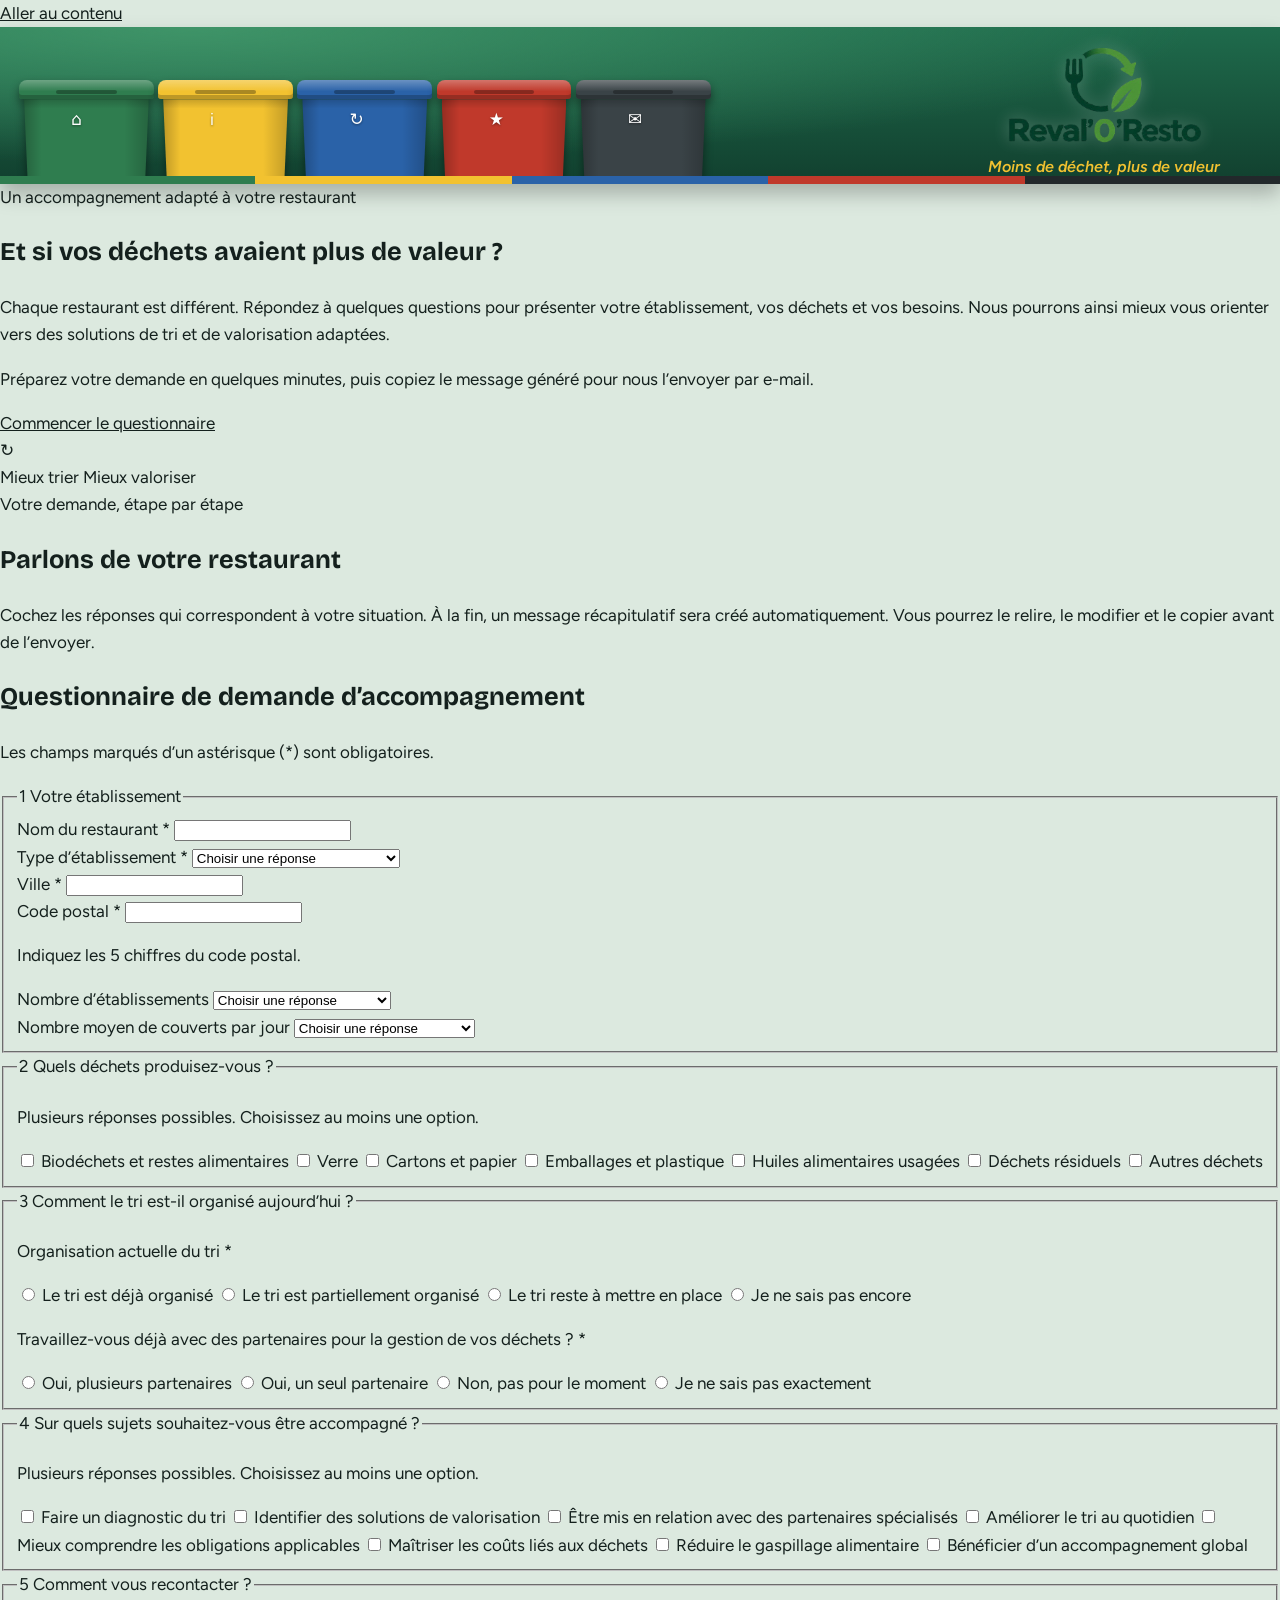
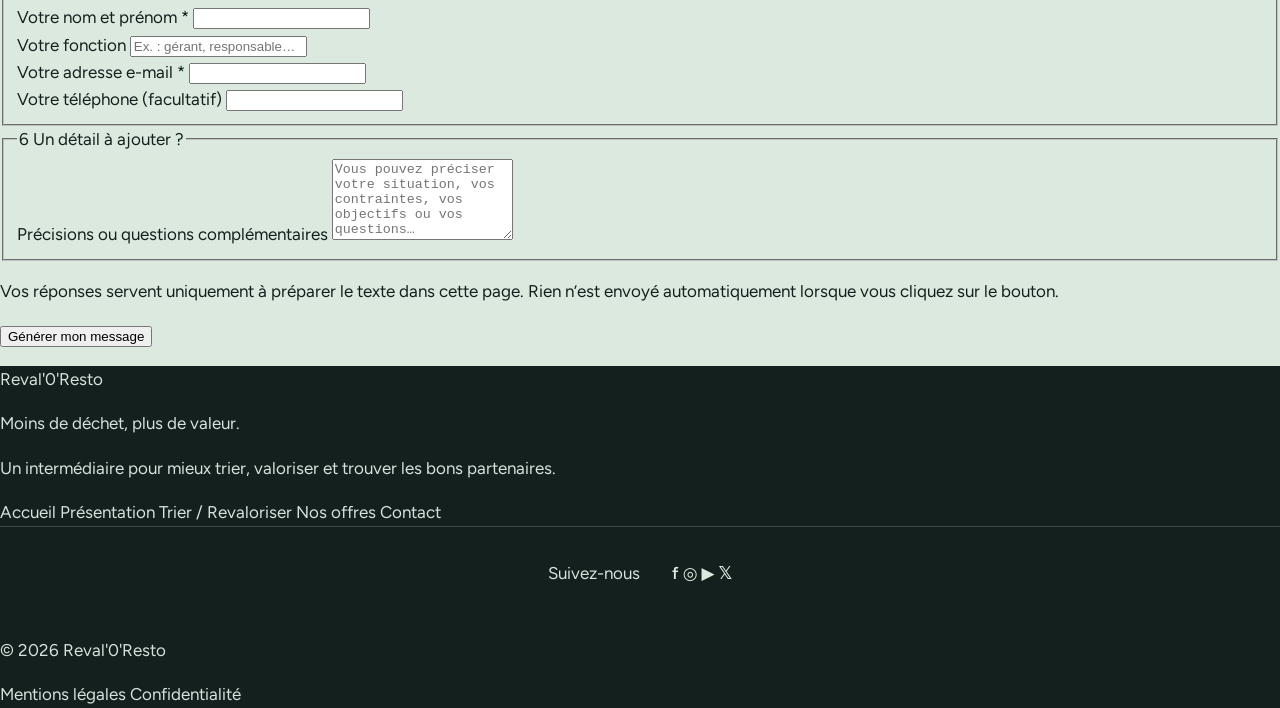
==== contact.html @ d437caae "Add contact page with submission form This is a new HTML file for the contact page, including a form" ====
<!DOCTYPE html>
<html lang="fr">
<head>
  <meta charset="UTF-8">
  <meta name="viewport" content="width=device-width, initial-scale=1">
  <meta name="description" content="Présentez votre restaurant et vos besoins en matière de tri et de valorisation des déchets avec Reval'0'Resto.">
  <meta name="theme-color" content="#2f7d4f">
  <title>Contact et accompagnement | Reval'0'Resto</title>

  <link rel="preconnect" href="https://fonts.googleapis.com">
  <link rel="preconnect" href="https://fonts.gstatic.com" crossorigin>
  <link href="https://fonts.googleapis.com/css2?family=Bricolage+Grotesque:opsz,wght@12..96,400;12..96,500;12..96,600;12..96,700;12..96,800&family=Figtree:wght@400;500;600;700;800&display=swap" rel="stylesheet">

  <link rel="stylesheet" href="css/style.css?v=7">
  <link rel="stylesheet" href="css/contact.css">
  <script src="js/main.js?v=7" defer></script>
  <script src="js/contact.js" defer></script>
</head>

<body>
  <a class="skip-link" href="#contenu">Aller au contenu</a>

  <!-- EN-TÊTE COMMUN -->
  <header class="site-header">
    <nav class="bins" aria-label="Navigation principale">
      <a class="bin bin--green" href="index.html" aria-label="Accueil">
        <span class="bin__lid"></span>
        <span class="bin__body"><span class="bin__icon">⌂</span></span>
        <span class="bin__label">Accueil</span>
      </a>

      <a class="bin bin--yellow" href="presentation.html" aria-label="Présentation">
        <span class="bin__lid"></span>
        <span class="bin__body"><span class="bin__icon">i</span></span>
        <span class="bin__label">Présentation</span>
      </a>

      <a class="bin bin--blue" href="trier.html" aria-label="Trier et revaloriser">
        <span class="bin__lid"></span>
        <span class="bin__body"><span class="bin__icon">↻</span></span>
        <span class="bin__label">Trier / Revaloriser</span>
      </a>

      <a class="bin bin--red" href="offres.html" aria-label="Nos offres">
        <span class="bin__lid"></span>
        <span class="bin__body"><span class="bin__icon">★</span></span>
        <span class="bin__label">Nos offres</span>
      </a>

      <a class="bin bin--black" href="contact.html" aria-current="page" aria-label="Contact">
        <span class="bin__lid"></span>
        <span class="bin__body"><span class="bin__icon">✉</span></span>
        <span class="bin__label">Contact</span>
      </a>
    </nav>

    <a class="brand" href="index.html" aria-label="Reval'0'Resto, accueil">
      <img class="brand__logo" src="images/logo.png" alt="Reval'0'Resto">
      <span class="brand__slogan">Moins de déchet, plus de valeur</span>
    </a>
  </header>

  <main id="contenu" class="contact-page">
    <section class="contact-hero">
      <div class="contact-hero__content">
        <span class="contact-eyebrow">Un accompagnement adapté à votre restaurant</span>
        <h1>Et si vos déchets avaient plus de valeur&nbsp;?</h1>

        <p>
          Chaque restaurant est différent. Répondez à quelques questions pour
          présenter votre établissement, vos déchets et vos besoins.
          Nous pourrons ainsi mieux vous orienter vers des solutions de tri
          et de valorisation adaptées.
        </p>

        <p class="contact-hero__note">
          Préparez votre demande en quelques minutes, puis copiez le message
          généré pour nous l’envoyer par e-mail.
        </p>

        <a class="button button--primary contact-hero__button" href="#questionnaire">
          Commencer le questionnaire
        </a>
      </div>

      <div class="contact-hero__visual" aria-hidden="true">
        <div class="contact-hero__leaf">↻</div>
        <span class="contact-hero__bubble contact-hero__bubble--green">Mieux trier</span>
        <span class="contact-hero__bubble contact-hero__bubble--yellow">Mieux valoriser</span>
      </div>
    </section>

    <section class="contact-intro">
      <span class="contact-eyebrow">Votre demande, étape par étape</span>
      <h2>Parlons de votre restaurant</h2>
      <p>
        Cochez les réponses qui correspondent à votre situation.
        À la fin, un message récapitulatif sera créé automatiquement.
        Vous pourrez le relire, le modifier et le copier avant de l’envoyer.
      </p>
    </section>

    <section id="questionnaire" class="quote-section" aria-labelledby="questionnaire-title">
      <div class="quote-form">
        <h2 id="questionnaire-title" class="visually-hidden">
          Questionnaire de demande d’accompagnement
        </h2>

        <p class="required-note">
          Les champs marqués d’un astérisque (*) sont obligatoires.
        </p>

        <!-- ÉTAPE 1 -->
        <fieldset class="quote-step">
          <legend>
            <span class="quote-step__number">1</span>
            Votre établissement
          </legend>

          <div class="quote-grid">
            <div class="form-field">
              <label for="restaurant">Nom du restaurant *</label>
              <input id="restaurant" name="restaurant" type="text"
                     autocomplete="organization" required>
            </div>

            <div class="form-field">
              <label for="type-etablissement">Type d’établissement *</label>
              <select id="type-etablissement" name="type-etablissement" required>
                <option value="">Choisir une réponse</option>
                <option>Restaurant traditionnel</option>
                <option>Restaurant gastronomique</option>
                <option>Restauration rapide</option>
                <option>Brasserie / café</option>
                <option>Traiteur</option>
                <option>Hôtel avec restauration</option>
                <option>Cantine / restauration collective</option>
                <option>Boulangerie / pâtisserie</option>
                <option>Autre</option>
              </select>
            </div>

            <div class="form-field">
              <label for="ville">Ville *</label>
              <input id="ville" name="ville" type="text"
                     autocomplete="address-level2" required>
            </div>

            <div class="form-field">
              <label for="code-postal">Code postal *</label>
              <input id="code-postal" name="code-postal" type="text"
                     inputmode="numeric" autocomplete="postal-code"
                     pattern="[0-9]{5}" maxlength="5" required>
              <p class="form-hint">Indiquez les 5 chiffres du code postal.</p>
            </div>

            <div class="form-field">
              <label for="nombre-sites">Nombre d’établissements</label>
              <select id="nombre-sites" name="nombre-sites">
                <option value="">Choisir une réponse</option>
                <option>1 établissement</option>
                <option>2 à 5 établissements</option>
                <option>6 à 10 établissements</option>
                <option>Plus de 10 établissements</option>
              </select>
            </div>

            <div class="form-field">
              <label for="couverts">Nombre moyen de couverts par jour</label>
              <select id="couverts" name="couverts">
                <option value="">Choisir une réponse</option>
                <option>Moins de 30</option>
                <option>30 à 80</option>
                <option>81 à 150</option>
                <option>151 à 300</option>
                <option>Plus de 300</option>
                <option>Variable / difficile à estimer</option>
              </select>
            </div>
          </div>
        </fieldset>

        <!-- ÉTAPE 2 -->
        <fieldset class="quote-step">
          <legend>
            <span class="quote-step__number">2</span>
            Quels déchets produisez-vous&nbsp;?
          </legend>

          <p class="form-hint">Plusieurs réponses possibles. Choisissez au moins une option.</p>

          <div class="choice-grid">
            <label class="choice-card">
              <input type="checkbox" name="dechets" value="Biodéchets et restes alimentaires">
              <span>Biodéchets et restes alimentaires</span>
            </label>

            <label class="choice-card">
              <input type="checkbox" name="dechets" value="Verre">
              <span>Verre</span>
            </label>

            <label class="choice-card">
              <input type="checkbox" name="dechets" value="Cartons et papier">
              <span>Cartons et papier</span>
            </label>

            <label class="choice-card">
              <input type="checkbox" name="dechets" value="Emballages et plastique">
              <span>Emballages et plastique</span>
            </label>

            <label class="choice-card">
              <input type="checkbox" name="dechets" value="Huiles alimentaires usagées">
              <span>Huiles alimentaires usagées</span>
            </label>

            <label class="choice-card">
              <input type="checkbox" name="dechets" value="Déchets résiduels">
              <span>Déchets résiduels</span>
            </label>

            <label class="choice-card">
              <input type="checkbox" name="dechets" value="Autres déchets">
              <span>Autres déchets</span>
            </label>
          </div>

          <p id="waste-error" class="form-error" role="alert" hidden>
            Sélectionnez au moins un type de déchet.
          </p>
        </fieldset>

        <!-- ÉTAPE 3 -->
        <fieldset class="quote-step">
          <legend>
            <span class="quote-step__number">3</span>
            Comment le tri est-il organisé aujourd’hui&nbsp;?
          </legend>

          <p class="form-label">Organisation actuelle du tri *</p>
          <div class="choice-list">
            <label class="choice-card">
              <input type="radio" name="organisation-tri" value="Le tri est déjà organisé" required>
              <span>Le tri est déjà organisé</span>
            </label>

            <label class="choice-card">
              <input type="radio" name="organisation-tri" value="Le tri est partiellement organisé">
              <span>Le tri est partiellement organisé</span>
            </label>

            <label class="choice-card">
              <input type="radio" name="organisation-tri" value="Le tri reste à mettre en place">
              <span>Le tri reste à mettre en place</span>
            </label>

            <label class="choice-card">
              <input type="radio" name="organisation-tri" value="Je ne sais pas encore">
              <span>Je ne sais pas encore</span>
            </label>
          </div>

          <p class="form-label choice-question">Travaillez-vous déjà avec des partenaires pour la gestion de vos déchets&nbsp;? *</p>
          <div class="choice-list">
            <label class="choice-card">
              <input type="radio" name="partenaires" value="Oui, plusieurs partenaires" required>
              <span>Oui, plusieurs partenaires</span>
            </label>

            <label class="choice-card">
              <input type="radio" name="partenaires" value="Oui, un seul partenaire">
              <span>Oui, un seul partenaire</span>
            </label>

            <label class="choice-card">
              <input type="radio" name="partenaires" value="Non, pas pour le moment">
              <span>Non, pas pour le moment</span>
            </label>

            <label class="choice-card">
              <input type="radio" name="partenaires" value="Je ne sais pas exactement">
              <span>Je ne sais pas exactement</span>
            </label>
          </div>
        </fieldset>

        <!-- ÉTAPE 4 -->
        <fieldset class="quote-step">
          <legend>
            <span class="quote-step__number">4</span>
            Sur quels sujets souhaitez-vous être accompagné&nbsp;?
          </legend>

          <p class="form-hint">Plusieurs réponses possibles. Choisissez au moins une option.</p>

          <div class="choice-grid">
            <label class="choice-card">
              <input type="checkbox" name="besoins" value="Faire un diagnostic du tri">
              <span>Faire un diagnostic du tri</span>
            </label>

            <label class="choice-card">
              <input type="checkbox" name="besoins" value="Identifier des solutions de valorisation">
              <span>Identifier des solutions de valorisation</span>
            </label>

            <label class="choice-card">
              <input type="checkbox" name="besoins" value="Être mis en relation avec des partenaires spécialisés">
              <span>Être mis en relation avec des partenaires spécialisés</span>
            </label>

            <label class="choice-card">
              <input type="checkbox" name="besoins" value="Améliorer le tri au quotidien">
              <span>Améliorer le tri au quotidien</span>
            </label>

            <label class="choice-card">
              <input type="checkbox" name="besoins" value="Mieux comprendre les obligations applicables">
              <span>Mieux comprendre les obligations applicables</span>
            </label>

            <label class="choice-card">
              <input type="checkbox" name="besoins" value="Maîtriser les coûts liés aux déchets">
              <span>Maîtriser les coûts liés aux déchets</span>
            </label>

            <label class="choice-card">
              <input type="checkbox" name="besoins" value="Réduire le gaspillage alimentaire">
              <span>Réduire le gaspillage alimentaire</span>
            </label>

            <label class="choice-card">
              <input type="checkbox" name="besoins" value="Bénéficier d'un accompagnement global">
              <span>Bénéficier d’un accompagnement global</span>
            </label>
          </div>

          <p id="needs-error" class="form-error" role="alert" hidden>
            Sélectionnez au moins un besoin d’accompagnement.
          </p>
        </fieldset>

        <!-- ÉTAPE 5 -->
        <fieldset class="quote-step">
          <legend>
            <span class="quote-step__number">5</span>
            Comment vous recontacter&nbsp;?
          </legend>

          <div class="quote-grid">
            <div class="form-field">
              <label for="nom-contact">Votre nom et prénom *</label>
              <input id="nom-contact" name="nom-contact" type="text"
                     autocomplete="name" required>
            </div>

            <div class="form-field">
              <label for="fonction">Votre fonction</label>
              <input id="fonction" name="fonction" type="text"
                     placeholder="Ex. : gérant, responsable…">
            </div>

            <div class="form-field">
              <label for="email-contact">Votre adresse e-mail *</label>
              <input id="email-contact" name="email-contact" type="email"
                     autocomplete="email" required>
            </div>

            <div class="form-field">
              <label for="telephone">Votre téléphone (facultatif)</label>
              <input id="telephone" name="telephone" type="tel"
                     autocomplete="tel">
            </div>
          </div>
        </fieldset>

        <!-- ÉTAPE 6 -->
        <fieldset class="quote-step">
          <legend>
            <span class="quote-step__number">6</span>
            Un détail à ajouter&nbsp;?
          </legend>

          <div class="form-field">
            <label for="remarques">Précisions ou questions complémentaires</label>
            <textarea id="remarques" name="remarques" rows="5"
              placeholder="Vous pouvez préciser votre situation, vos contraintes, vos objectifs ou vos questions…"></textarea>
          </div>
        </fieldset>

        <div class="quote-submit">
          <p>
            Vos réponses servent uniquement à préparer le texte dans cette page.
            Rien n’est envoyé automatiquement lorsque vous cliquez sur le bouton.
          </p>

          <button class="button button--primary" id="generate-message" type="button">
            Générer mon message
          </button>

          <p id="form-status" class="form-status" role="status" aria-live="polite"></p>
        </div>

        <!-- MESSAGE GÉNÉRÉ -->
        <section id="resultat-message" class="message-result" aria-labelledby="message-title" hidden>
          <span class="contact-eyebrow">Votre message est prêt</span>
          <h2 id="message-title">Relisez, copiez, puis envoyez</h2>
          <p>
            Vous pouvez modifier le texte ci-dessous avant de le copier.
            Ensuite, envoyez-le à
            <a href="mailto:devisrevaloresto@gmail.com">devisrevaloresto@gmail.com</a>.
          </p>

          <label for="message-genere" class="form-label">Message à envoyer</label>
          <textarea id="message-genere" rows="18" spellcheck="true"></textarea>

          <div class="message-result__actions">
            <button class="button button--primary" id="copy-message" type="button">
              Copier le message
            </button>
            <a class="button button--secondary" id="open-email"
               href="mailto:devisrevaloresto@gmail.com">
              Ouvrir ma messagerie
            </a>
          </div>

          <p id="copy-status" class="form-status" role="status" aria-live="polite"></p>
          <p class="form-hint">
            Le bouton « Ouvrir ma messagerie » prépare un e-mail dans votre application
            de messagerie, si votre appareil en a une configurée. Il ne l’envoie pas
            à votre place.
          </p>
        </section>
      </div>
    </section>
  </main>

  <!-- PIED DE PAGE COMMUN -->
  <footer class="site-footer">
    <div class="footer-main">
      <div class="footer-brand">
        <a class="footer-brand__link" href="index.html">Reval'0'Resto</a>
        <p>Moins de déchet, plus de valeur.</p>
        <p>Un intermédiaire pour mieux trier, valoriser et trouver les bons partenaires.</p>
      </div>

      <nav class="footer-nav" aria-label="Navigation de pied de page">
        <a href="index.html">Accueil</a>
        <a href="presentation.html">Présentation</a>
        <a href="trier.html">Trier / Revaloriser</a>
        <a href="offres.html">Nos offres</a>
        <a href="contact.html">Contact</a>
      </nav>

      <div class="footer-social">
        <p class="footer-social__title">Suivez-nous</p>
        <div class="footer-social__links">
          <a href="https://www.facebook.com/" target="_blank" rel="noopener noreferrer" aria-label="Facebook">
            <span aria-hidden="true">f</span>
          </a>
          <a href="https://www.instagram.com/" target="_blank" rel="noopener noreferrer" aria-label="Instagram">
            <span aria-hidden="true">◎</span>
          </a>
          <a href="https://www.youtube.com/" target="_blank" rel="noopener noreferrer" aria-label="YouTube">
            <span aria-hidden="true">▶</span>
          </a>
          <a href="https://x.com/" target="_blank" rel="noopener noreferrer" aria-label="X">
            <span aria-hidden="true">𝕏</span>
          </a>
        </div>
      </div>
    </div>

    <div class="footer-bottom">
      <p>© <span id="annee"></span> Reval'0'Resto</p>
      <div class="footer-legal">
        <a href="mentions-legales.html">Mentions légales</a>
        <a href="confidentialite.html">Confidentialité</a>
      </div>
    </div>
  </footer>
</body>
</html>
---- css/style.css ----
:root{
  --ink:#14201d; --paper:#dce9df; --line:#d9e0d8; --muted:#4d625d;
  --green:#2f7d4f; --yellow:#f2c230; --blue:#2a62a8; --red:#c0392b; --black:#22282b;
  --stripes:linear-gradient(90deg,var(--green) 0 20%,var(--yellow) 20% 40%,var(--blue) 40% 60%,var(--red) 60% 80%,var(--black) 80% 100%);
}
*{box-sizing:border-box}
body{margin:0;background:var(--paper);color:var(--ink);font-family:Figtree,system-ui,-apple-system,"Segoe UI",Arial,sans-serif;font-size:1.0625rem;line-height:1.6}
h1,h2,h3,.brand__name{font-family:"Bricolage Grotesque",Figtree,system-ui,sans-serif}
a{color:inherit}
:focus-visible{outline:3px solid var(--blue);outline-offset:3px}

/* ---------- En-tête ---------- */
.site-header{display:flex;align-items:flex-end;justify-content:space-between;gap:1.5rem;flex-wrap:wrap;padding:.3rem 1.5rem 0;background:radial-gradient(ellipse at 15% 0,#3f9468 0,transparent 65%),linear-gradient(180deg,#1f6b4c,#124230) #1a5c42;border-bottom:8px solid var(--green);border-image:linear-gradient(90deg,var(--green) 20%,var(--yellow) 20% 40%,var(--blue) 40% 60%,var(--red) 60% 80%,var(--black) 80%) 1;box-shadow:0 .6rem 1.2rem rgba(0,0,0,.25);position:relative;z-index:2}
.bins{display:flex;gap:.9rem;align-items:flex-start;height:6rem;clip-path:inset(-3rem -2rem 0 -2rem)}

/* ---------- Poubelles du menu (bacs roulants carrés) ---------- */
.bin{--c:var(--green);display:block;width:7.8rem;text-decoration:none;color:#fff;position:relative;transform-origin:50% 100%;filter:drop-shadow(0 .35rem .3rem rgba(0,0,0,.45))}
.bin--green{--c:var(--green)} .bin--yellow{--c:var(--yellow);color:var(--ink)} .bin--blue{--c:var(--blue)} .bin--red{--c:var(--red)} .bin--black{--c:#3a4347}
.bin__lid{display:block;position:relative;height:1.2rem;width:108%;margin-left:-4%;background:linear-gradient(180deg,rgba(255,255,255,.3),transparent 60%),var(--c);border-radius:.5rem .5rem .2rem .2rem;box-shadow:inset 0 -.25rem 0 rgba(0,0,0,.22);transition:transform .3s ease;transform-origin:left bottom}
.bin__lid::after{content:"";position:absolute;left:50%;bottom:.3rem;width:45%;height:.3rem;margin-left:-22.5%;background:rgba(0,0,0,.3);border-radius:.2rem}
.bin__body{display:flex;flex-direction:column;align-items:center;justify-content:flex-start;gap:.25rem;min-height:7rem;padding:.45rem .4rem 1rem;background:linear-gradient(90deg,rgba(0,0,0,.22),transparent 14%,transparent 80%,rgba(0,0,0,.2)),linear-gradient(180deg,rgba(0,0,0,.18),transparent .6rem),var(--c);border-radius:0 0 .5rem .5rem;clip-path:polygon(0 0,100% 0,96% 100%,4% 100%)}
.bin__icon{width:1.9rem;height:1.9rem;color:#fff;filter:drop-shadow(0 1px 1px rgba(0,0,0,.4));fill:none;stroke:currentColor;stroke-width:1.8;stroke-linecap:round;stroke-linejoin:round}
.bin__label{display:block;background:rgba(255,255,255,.93);color:var(--ink);font-weight:600;font-size:.8rem;line-height:1.15;padding:.2rem .45rem;border-radius:.3rem;text-align:center}

/* Une animation propre à chaque poubelle */
.bin--green:hover .bin__lid,.bin--green:focus-visible .bin__lid{transform:rotate(-38deg)}
.bin--yellow:hover,.bin--yellow:focus-visible{animation:shake .5s ease}
.bin--blue:hover .bin__lid,.bin--blue:focus-visible .bin__lid{transform:translateX(35%)}
.bin--red:hover,.bin--red:focus-visible{animation:jump .6s ease}
.bin--black{transition:transform .3s ease}
.bin--black:hover,.bin--black:focus-visible{transform:rotate(-5deg)}
.bin--black:hover .bin__lid,.bin--black:focus-visible .bin__lid{transform:rotate(28deg);transform-origin:right bottom}
@keyframes shake{0%,100%{transform:rotate(0)}20%{transform:rotate(-6deg)}40%{transform:rotate(6deg)}60%{transform:rotate(-4deg)}80%{transform:rotate(3deg)}}
@keyframes jump{0%,100%{transform:translateY(0)}35%{transform:translateY(-.9rem)}60%{transform:translateY(0)}78%{transform:translateY(-.3rem)}}

/* ---------- Marque ---------- */


.brand{
  display:flex;
  flex-direction:column;
  align-items:center;
  justify-content:center;
  align-self:center;
  text-decoration:none;
  gap:.1rem;
}

.brand__logo{
  width:19rem;
  height:8rem;
  object-fit:contain;
  object-position:center bottom;
  filter:drop-shadow(0 0 .5rem rgba(255,255,255,.25));
  margin-bottom:-.3rem;
}

.brand__slogan{
  font-size:1rem;
  font-weight:600;
  color:var(--yellow);
  font-style:italic;
  text-align:center;
  line-height:1.2;
}

@media (max-width: 48rem){
  .brand__logo{
    width:14rem;
    height:6rem;
  }

  .brand__slogan{
    font-size:.85rem;
  }
}



/* ---------- Bandes image + texte ---------- */
.band{position:relative;display:flex;height:24rem;background:var(--c);background:linear-gradient(135deg,var(--c) 55%,color-mix(in srgb,var(--c) 78%,#000));overflow:hidden}
.band--reverse{flex-direction:row-reverse}
.band__img img{display:block;width:100%;height:100%;object-fit:cover}
.band__text{display:flex;flex-direction:column;justify-content:center;padding:2.5rem clamp(1.5rem,5vw,4.5rem);color:var(--on)}
.band__text h2{margin:0 0 .75rem;font-size:clamp(1.6rem,3vw,2.3rem);line-height:1.1;letter-spacing:-.02em}
.band__text p{margin:0;max-width:34rem;font-size:1.1rem}

/* ---------- Séparateur : coupe en diagonale + 5 bandes de couleur ---------- */
.band{--sw:2.5rem;--cut:4.8rem}
.band__img{flex:0 0 55%;clip-path:polygon(0 0,100% 0,calc(100% - var(--cut)) 100%,0 100%)}
.band--reverse .band__img{clip-path:polygon(100% 0,0 0,var(--cut) 100%,100% 100%)}
.band__text{flex:1 1 0;min-width:0;padding-left:calc(var(--sw) + clamp(1.25rem,3.5vw,3.5rem));padding-right:clamp(1.25rem,4vw,4rem)}
.band--reverse .band__text{padding-right:calc(var(--sw) + clamp(1.25rem,3.5vw,3.5rem));padding-left:clamp(1.25rem,4vw,4rem)}
.stripes{position:absolute;top:0;bottom:0;left:55%;width:var(--sw);background:var(--stripes);transform:skewX(-11.31deg);transform-origin:top left;box-shadow:0 0 .8rem rgba(0,0,0,.3);pointer-events:none}
.band--reverse .stripes{left:auto;right:55%;transform:skewX(11.31deg);transform-origin:top right}

/* ---------- Pied de page ---------- */
.site-footer{background:var(--ink);color:#d6e2dd;margin-top:0}
.footer__cols{display:grid;grid-template-columns:repeat(auto-fit,minmax(14rem,1fr));gap:2rem;max-width:68rem;margin:0 auto;padding:3rem 1.5rem 2rem}
.site-footer h3{margin:0 0 .75rem;color:#fff;font-size:1.1rem}
.site-footer ul{list-style:none;margin:0;padding:0;display:grid;gap:.4rem}
.site-footer a{text-decoration:none}
.site-footer a:hover{text-decoration:underline}
.footer__legal{border-top:1px solid rgba(255,255,255,.15);padding:1.25rem 1.5rem;text-align:center;font-size:.9rem;color:#a9bbb5}
.footer__legal p{margin:.2rem 0}

/* ---------- Adaptation mobile ---------- */
@media(max-width:62rem){
  .site-header{justify-content:center}
  .brand{justify-items:center;order:-1;width:100%;padding-bottom:0}
  .bins{height:6.4rem}.bin{width:5.6rem}.bin__body{min-height:7rem;padding:.5rem .3rem .8rem}.bin__icon{width:1.6rem;height:1.6rem}.bin__label{font-size:.68rem}
}
@media(max-width:48rem){
  .band,.band--reverse{flex-direction:column;height:auto}
  .band__img,.band--reverse .band__img{flex:none;clip-path:none;height:14rem}
  .stripes,.band--reverse .stripes{position:static;width:100%;height:.8rem;transform:none;box-shadow:none}
  .band__text,.band--reverse .band__text{flex:none;padding:2rem 1.5rem}
}
@media(max-width:34rem){.bins{flex-wrap:wrap;justify-content:center;height:auto;clip-path:none;padding-bottom:.9rem}}
@media(prefers-reduced-motion:reduce){.bin,.bin__lid{animation:none!important;transition:none!important}}

/* ---------- Titre d'accueil ---------- */
.hero{padding:clamp(2.5rem,7vw,5rem) 1.5rem}
.hero__inner{max-width:68rem;margin:0 auto}
.hero h1{margin:0 0 1rem;max-width:18ch;font-size:clamp(2.3rem,6vw,4.2rem);line-height:1.05;letter-spacing:-.03em;font-weight:800}
.hero p{margin:0 0 1.75rem;max-width:38rem;font-size:1.2rem;color:var(--muted)}
.hero__actions{display:flex;gap:.75rem;flex-wrap:wrap}
.cta{display:inline-block;padding:.85rem 1.6rem;border-radius:.5rem;background:var(--green);color:#fff;font-weight:600;text-decoration:none;border:2px solid var(--green);transition:filter .2s}
.cta:hover{filter:brightness(1.12)}
.cta--ghost{background:transparent;color:var(--ink);border-color:var(--ink)}
.cta--light{background:#fff;color:var(--ink);border-color:#fff}

/* ---------- Bandes : couleur, badge, lien ---------- */
.band{--c:var(--green);--on:#fff}
.band--yellow{--c:var(--yellow);--on:var(--ink)} .band--blue{--c:var(--blue)} .band--green{--c:var(--green)} .band--red{--c:var(--red)}
.band__text h2{display:flex;align-items:center;gap:.8rem}
.band__badge{flex:none;display:grid;place-items:center;width:2.8rem;height:2.8rem;border-radius:50%;background:rgba(255,255,255,.22)}
.band--yellow .band__badge{background:rgba(0,0,0,.1)}
.band__badge svg{width:1.6rem;height:1.6rem;fill:none;stroke:var(--on);stroke-width:2;stroke-linecap:round;stroke-linejoin:round}
.more{align-self:flex-start;margin-top:1rem;color:inherit;font-weight:600;text-decoration:none;border-bottom:.2rem solid currentColor;transition:border-width .15s}
.more:hover{border-bottom-width:.4rem}

/* ---------- Bande finale ---------- */
.cta-band{padding:4rem 1.5rem;text-align:center;color:#fff;background:linear-gradient(135deg,#1f6b4c,#124230)}
.cta-band h2{margin:0 0 .6rem;font-size:clamp(1.8rem,4vw,2.8rem);letter-spacing:-.02em;line-height:1.1}
.cta-band p{margin:0 auto 1.5rem;max-width:34rem;font-size:1.15rem;color:#d6e8de}

/* ---------- Apparition au défilement ---------- */
.js .reveal{opacity:0;transform:translateY(1.5rem);transition:opacity .7s ease,transform .7s ease}
.js .reveal.is-visible{opacity:1;transform:none}
@media(prefers-reduced-motion:reduce){.js .reveal{opacity:1;transform:none;transition:none}}


/* Réseaux sociaux du footer */

/* Réseaux sociaux du footer */
.footer-social{
  display:flex;
  justify-content:center;
  align-items:center;
  flex-wrap:wrap;
  gap:1rem 2rem;
  padding:1rem 0;
  margin:0;
  border-top:1px solid rgba(255,255,255,.18);
  /* Une seule séparation : pas de border-bottom */
}

.footer-social a{
  display:inline-flex;
  align-items:center;
  gap:.5rem;
  color:var(--paper);
  font-weight:600;
  text-decoration:none;
  transition:color .2s ease, transform .2s ease;
}

.footer-social svg{
  width:1.5rem;
  height:1.5rem;
  flex-shrink:0;
}

.footer-social a:hover{
  color:var(--yellow);
  transform:translateY(-2px);
}

.footer-social a:focus-visible{
  outline:2px solid var(--yellow);
  outline-offset:4px;
  border-radius:3px;
}

@media (max-width:34rem){
  .footer-social{
    gap:.8rem 1.25rem;
    padding:.8rem 0;
  }

  .footer-social a{
    font-size:.9rem;
  }

  .footer-social svg{
    width:1.3rem;
    height:1.3rem;
  }
}

@media (prefers-reduced-motion:reduce){
  .footer-social a{
    transition:none;
  }
}


/* Couleurs des logos sociaux */
.social-facebook svg{
  color:#1877F2;
}

.social-instagram svg{
  color:#E4405F;
}

.social-youtube svg{
  color:#FF0033;
}

.social-x svg{
  color:#ffffff;
}

/* Les couleurs des logos restent visibles au survol */
.footer-social a:hover svg{
  opacity:.85;
}
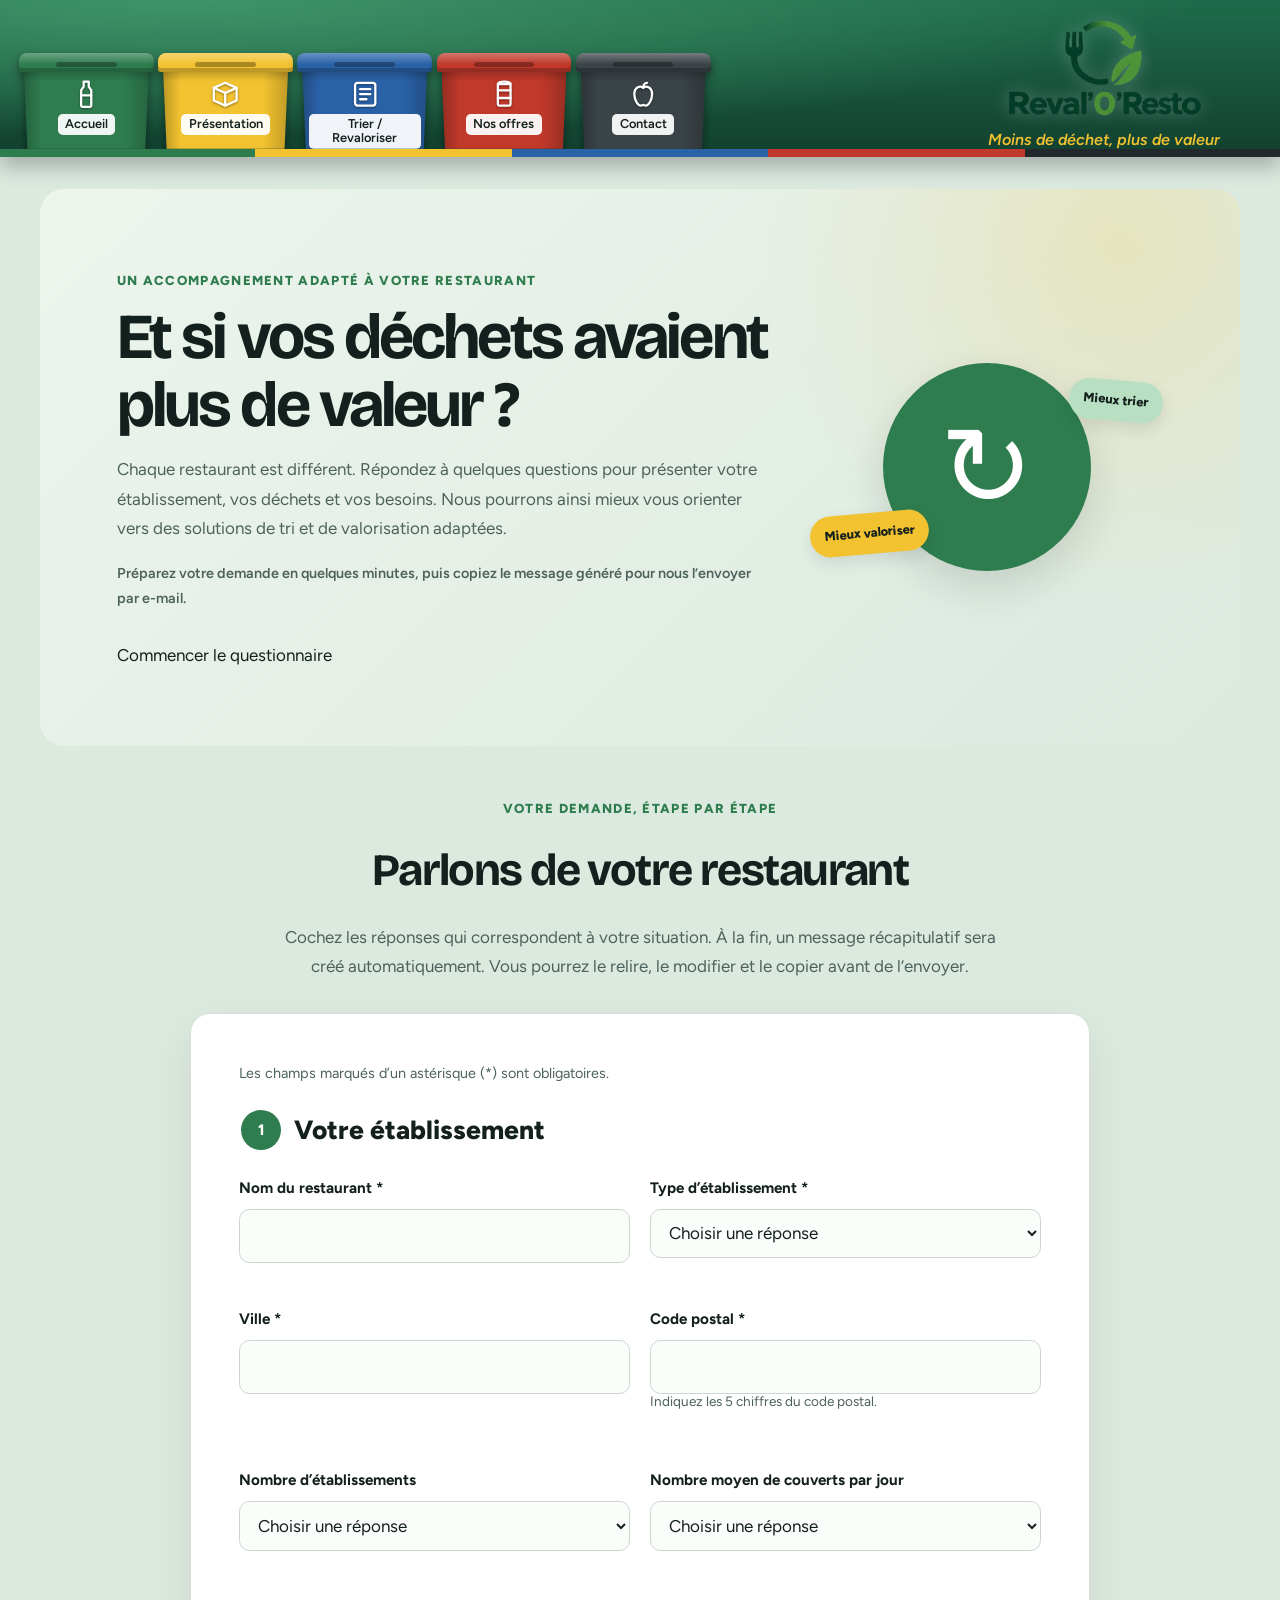
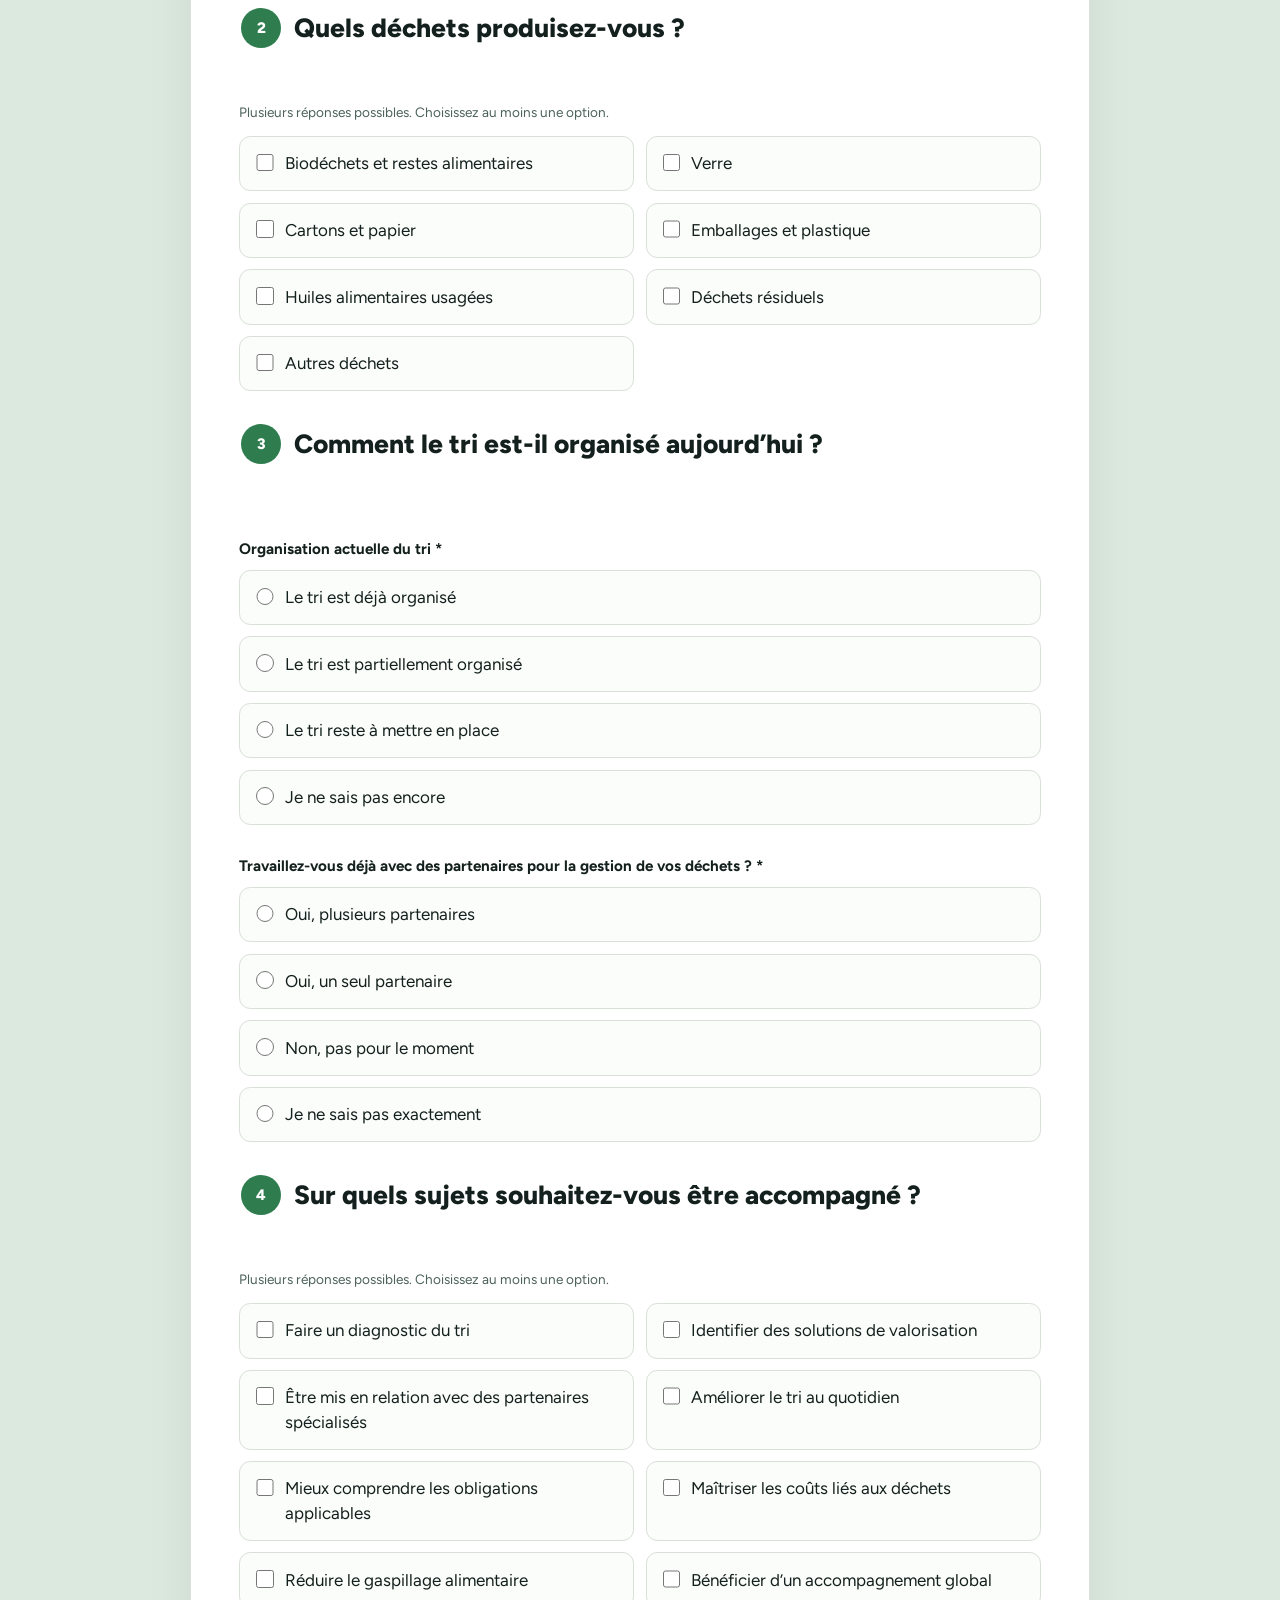
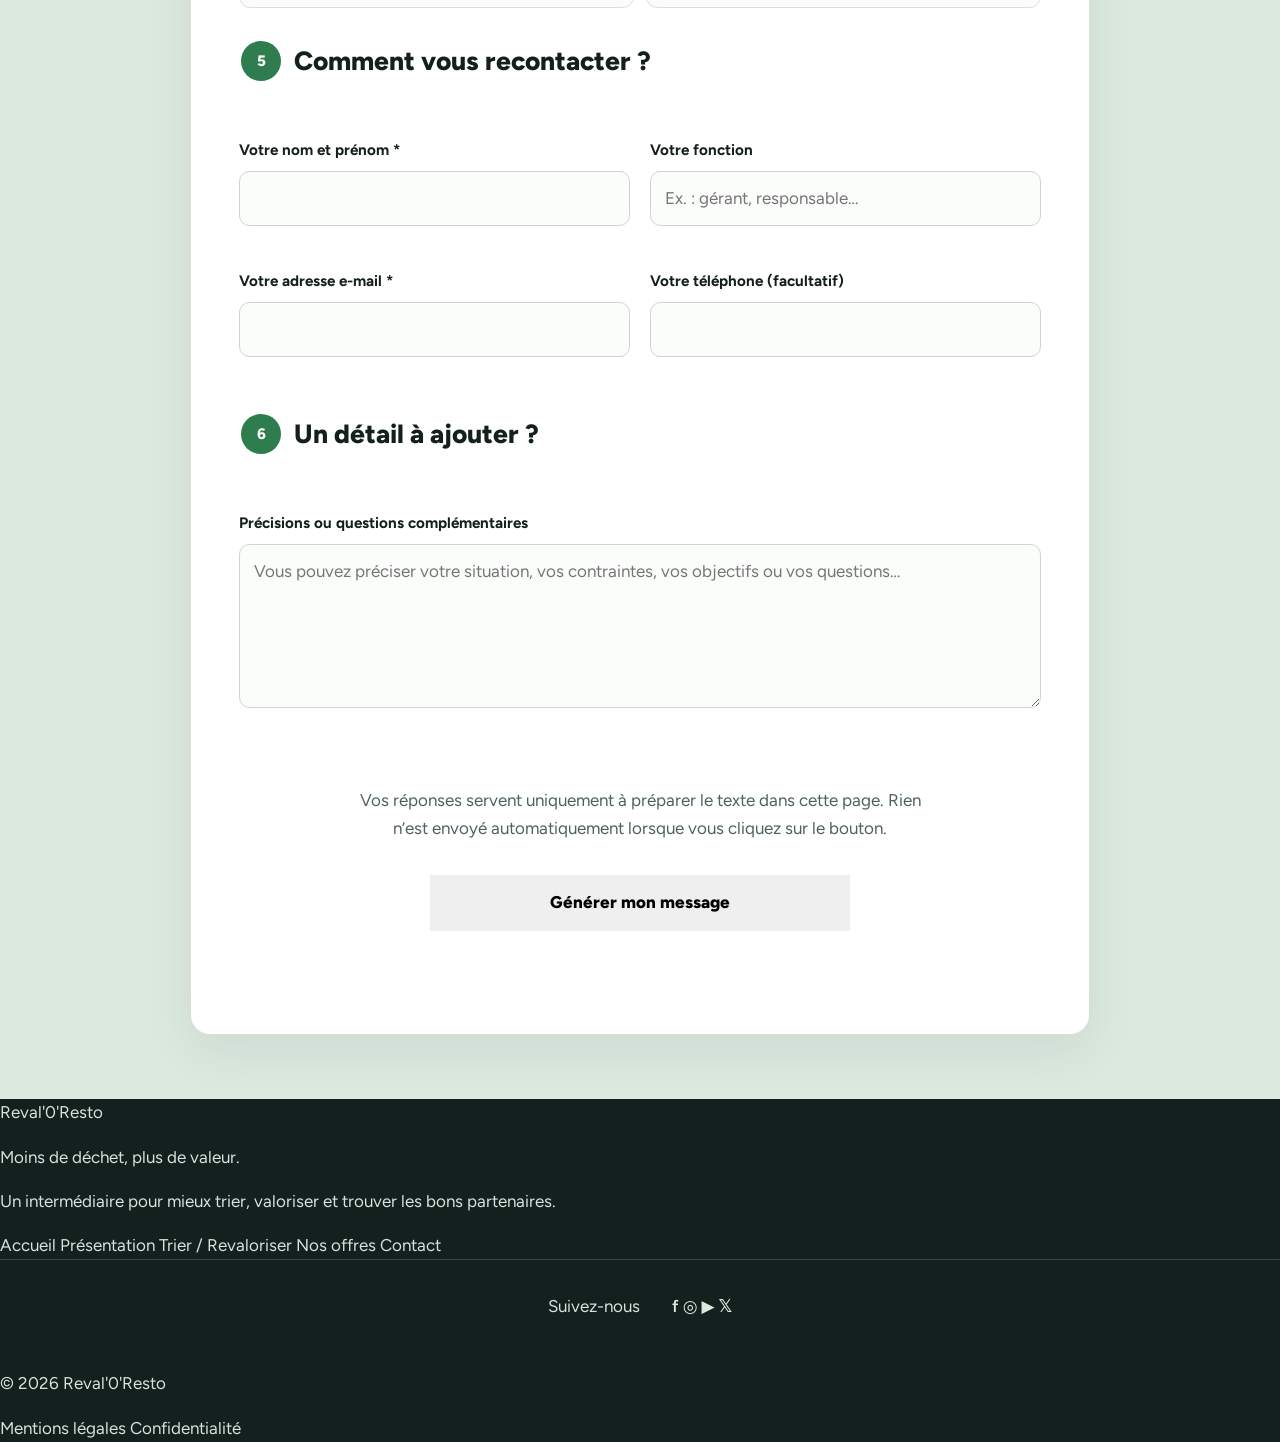
==== commit 250ab077: "Refactor header and navigation structure in contact.html" ====
--- a/contact.html
+++ b/contact.html
@@ -21,44 +21,55 @@
   <a class="skip-link" href="#contenu">Aller au contenu</a>
 
   <!-- EN-TÊTE COMMUN -->
-  <header class="site-header">
-    <nav class="bins" aria-label="Navigation principale">
-      <a class="bin bin--green" href="index.html" aria-label="Accueil">
-        <span class="bin__lid"></span>
-        <span class="bin__body"><span class="bin__icon">⌂</span></span>
+<header class="site-header">
+  <nav class="bins" aria-label="Navigation principale">
+    <a class="bin bin--green" href="index.html">
+      <span class="bin__lid"></span>
+      <span class="bin__body">
+        <svg class="bin__icon" viewBox="0 0 24 24" aria-hidden="true"><path d="M10 2h4v4l2 3v12a1 1 0 0 1-1 1H9a1 1 0 0 1-1-1V9l2-3z"/><path d="M8 13h8"/></svg>
         <span class="bin__label">Accueil</span>
-      </a>
-
-      <a class="bin bin--yellow" href="presentation.html" aria-label="Présentation">
-        <span class="bin__lid"></span>
-        <span class="bin__body"><span class="bin__icon">i</span></span>
+      </span>
+    </a>
+    <a class="bin bin--yellow" href="presentation.html">
+      <span class="bin__lid"></span>
+      <span class="bin__body">
+        <svg class="bin__icon" viewBox="0 0 24 24" aria-hidden="true"><path d="M3 7l9-4 9 4v10l-9 4-9-4z"/><path d="M3 7l9 4 9-4M12 11v10"/></svg>
         <span class="bin__label">Présentation</span>
-      </a>
-
-      <a class="bin bin--blue" href="trier.html" aria-label="Trier et revaloriser">
-        <span class="bin__lid"></span>
-        <span class="bin__body"><span class="bin__icon">↻</span></span>
+      </span>
+    </a>
+    <a class="bin bin--blue" href="trier.html">
+      <span class="bin__lid"></span>
+      <span class="bin__body">
+        <svg class="bin__icon" viewBox="0 0 24 24" aria-hidden="true"><rect x="4" y="3" width="16" height="18" rx="2"/><path d="M8 8h8M8 12h8M8 16h5"/></svg>
         <span class="bin__label">Trier / Revaloriser</span>
-      </a>
-
-      <a class="bin bin--red" href="offres.html" aria-label="Nos offres">
-        <span class="bin__lid"></span>
-        <span class="bin__body"><span class="bin__icon">★</span></span>
+      </span>
+    </a>
+    <a class="bin bin--red" href="offres.html">
+      <span class="bin__lid"></span>
+      <span class="bin__body">
+        <svg class="bin__icon" viewBox="0 0 24 24" aria-hidden="true"><path d="M7 4h10v16a1 1 0 0 1-1 1H8a1 1 0 0 1-1-1z"/><path d="M7 4c0-1 2-2 5-2s5 1 5 2M7 9h10M7 15h10"/></svg>
         <span class="bin__label">Nos offres</span>
-      </a>
-
-      <a class="bin bin--black" href="contact.html" aria-current="page" aria-label="Contact">
-        <span class="bin__lid"></span>
-        <span class="bin__body"><span class="bin__icon">✉</span></span>
+      </span>
+    </a>
+    <a class="bin bin--black" href="contact.html">
+      <span class="bin__lid"></span>
+      <span class="bin__body">
+        <svg class="bin__icon" viewBox="0 0 24 24" aria-hidden="true"><path d="M12 7c-2-2-7-1-7 5 0 5 3 9 5 9 1 0 1.5-.5 2-.5s1 .5 2 .5c2 0 5-4 5-9 0-6-5-7-7-5z"/><path d="M12 7c0-2 1-4 3-4"/></svg>
         <span class="bin__label">Contact</span>
-      </a>
-    </nav>
-
-    <a class="brand" href="index.html" aria-label="Reval'0'Resto, accueil">
-      <img class="brand__logo" src="images/logo.png" alt="Reval'0'Resto">
-      <span class="brand__slogan">Moins de déchet, plus de valeur</span>
+      </span>
     </a>
-  </header>
+  </nav>
+
+  <a class="brand" href="index.html" aria-label="Reval'0'Resto, retour à l'accueil">
+  <img
+    class="brand__logo"
+    src="images/logo.png"
+    alt="Reval'0'Resto"
+  >
+
+  <span class="brand__slogan">Moins de déchet, plus de valeur</span>
+</a>
+</header>
 
   <main id="contenu" class="contact-page">
     <section class="contact-hero">
--- a/css/contact.css
+++ b/css/contact.css
@@ -0,0 +1,573 @@
+/* =========================================
+   CONTACT — REVAL'0'RESTO
+   ========================================= */
+
+.contact-page {
+  padding-bottom: 4rem;
+  color: var(--ink);
+}
+
+.visually-hidden {
+  position: absolute;
+  width: 1px;
+  height: 1px;
+  padding: 0;
+  margin: -1px;
+  overflow: hidden;
+  clip: rect(0, 0, 0, 0);
+  white-space: nowrap;
+  border: 0;
+}
+
+.skip-link {
+  position: absolute;
+  top: -100px;
+  left: 1rem;
+  z-index: 1000;
+  padding: .8rem 1rem;
+  background: white;
+  color: var(--ink);
+  border: 2px solid var(--green);
+  border-radius: .5rem;
+}
+
+.skip-link:focus {
+  top: 1rem;
+}
+
+/* Présentation */
+
+.contact-hero {
+  position: relative;
+  display: grid;
+  grid-template-columns: minmax(0, 1.5fr) minmax(12rem, .8fr);
+  align-items: center;
+  gap: 2rem;
+  width: min(calc(100% - 2rem), 1200px);
+  box-sizing: border-box;
+  margin: 2rem auto 3rem;
+  padding: clamp(2rem, 6vw, 5rem);
+  overflow: hidden;
+  border-radius: 1.5rem;
+  background:
+    radial-gradient(circle at 90% 10%, rgba(242, 194, 48, .2), transparent 30%),
+    linear-gradient(135deg, #edf5ed, var(--paper));
+}
+
+.contact-hero__content {
+  position: relative;
+  z-index: 1;
+  max-width: 720px;
+}
+
+.contact-eyebrow {
+  display: inline-block;
+  margin-bottom: .8rem;
+  color: var(--green);
+  font-size: .82rem;
+  font-weight: 800;
+  letter-spacing: .1em;
+  text-transform: uppercase;
+}
+
+.contact-hero h1 {
+  max-width: 760px;
+  margin: 0 0 1rem;
+  color: var(--ink);
+  font-size: clamp(2.2rem, 5vw, 4.2rem);
+  line-height: 1.05;
+  letter-spacing: -.045em;
+}
+
+.contact-hero__content > p {
+  max-width: 650px;
+  color: var(--muted);
+  line-height: 1.75;
+}
+
+.contact-hero__note {
+  margin-top: 1rem;
+  font-size: .9rem;
+  font-weight: 600;
+}
+
+.contact-hero__button {
+  display: inline-flex;
+  margin-top: 1rem;
+  text-decoration: none;
+}
+
+.contact-hero__visual {
+  position: relative;
+  display: grid;
+  place-items: center;
+  min-height: 230px;
+}
+
+.contact-hero__leaf {
+  display: grid;
+  place-items: center;
+  width: clamp(8rem, 18vw, 13rem);
+  aspect-ratio: 1;
+  border: 8px solid rgba(47, 125, 79, .12);
+  border-radius: 50%;
+  background: var(--green);
+  color: white;
+  font-size: clamp(4rem, 9vw, 7rem);
+  box-shadow: 0 1rem 2.5rem rgba(20, 32, 29, .14);
+  animation: contact-turn 12s linear infinite;
+}
+
+.contact-hero__bubble {
+  position: absolute;
+  padding: .65rem .9rem;
+  border-radius: 999px;
+  color: var(--ink);
+  font-size: .8rem;
+  font-weight: 800;
+  box-shadow: 0 .4rem 1rem rgba(20, 32, 29, .1);
+}
+
+.contact-hero__bubble--green {
+  top: 12%;
+  right: 0;
+  background: #b8dfc2;
+  transform: rotate(5deg);
+}
+
+.contact-hero__bubble--yellow {
+  bottom: 12%;
+  left: 0;
+  background: var(--yellow);
+  transform: rotate(-5deg);
+}
+
+@keyframes contact-turn {
+  from { transform: rotate(0deg); }
+  to { transform: rotate(360deg); }
+}
+
+/* Introduction */
+
+.contact-intro {
+  max-width: 780px;
+  margin: 0 auto 2rem;
+  padding: 0 1.25rem;
+  text-align: center;
+}
+
+.contact-intro h2 {
+  margin: .2rem 0 .8rem;
+  color: var(--ink);
+  font-size: clamp(1.8rem, 4vw, 2.8rem);
+  letter-spacing: -.035em;
+}
+
+.contact-intro p {
+  color: var(--muted);
+  line-height: 1.7;
+}
+
+/* Questionnaire */
+
+.quote-section {
+  width: min(calc(100% - 2rem), 900px);
+  margin: 0 auto;
+}
+
+.quote-form {
+  padding: clamp(1.2rem, 4vw, 3rem);
+  border: 1px solid var(--line);
+  border-radius: 1.25rem;
+  background: #fff;
+  box-shadow: 0 1rem 3rem rgba(20, 32, 29, .07);
+}
+
+.required-note {
+  margin: 0 0 1.5rem;
+  color: var(--muted);
+  font-size: .9rem;
+}
+
+.quote-step {
+  min-width: 0;
+  margin: 0;
+  padding: 0 0 2rem;
+  border: 0;
+}
+
+.quote-step + .quote-step {
+  padding-top: 2rem;
+  border-top: 1px solid var(--line);
+}
+
+.quote-step legend {
+  display: flex;
+  align-items: center;
+  gap: .8rem;
+  width: 100%;
+  margin-bottom: 1.5rem;
+  color: var(--ink);
+  font-size: clamp(1.25rem, 3vw, 1.65rem);
+  font-weight: 800;
+}
+
+.quote-step__number {
+  display: grid;
+  place-items: center;
+  width: 2.5rem;
+  height: 2.5rem;
+  flex-shrink: 0;
+  border-radius: 50%;
+  background: var(--green);
+  color: #fff;
+  font-size: .95rem;
+}
+
+.quote-grid {
+  display: grid;
+  grid-template-columns: repeat(2, minmax(0, 1fr));
+  gap: 1.2rem;
+}
+
+.form-field {
+  min-width: 0;
+  margin-bottom: 1.5rem;
+}
+
+.form-field:last-child {
+  margin-bottom: 0;
+}
+
+.form-field > label,
+.form-label {
+  display: block;
+  margin-bottom: .55rem;
+  color: var(--ink);
+  font-size: .95rem;
+  font-weight: 700;
+}
+
+.form-field input:not([type="radio"]):not([type="checkbox"]),
+.form-field select,
+.form-field textarea,
+#message-genere {
+  display: block;
+  box-sizing: border-box;
+  width: 100%;
+  min-height: 3rem;
+  padding: .8rem .9rem;
+  border: 1px solid #cbd7cd;
+  border-radius: .65rem;
+  background: #fbfdfb;
+  color: var(--ink);
+  font: inherit;
+}
+
+.form-field textarea,
+#message-genere {
+  min-height: 9rem;
+  resize: vertical;
+  line-height: 1.6;
+}
+
+.form-field input:focus,
+.form-field select:focus,
+.form-field textarea:focus,
+#message-genere:focus {
+  border-color: var(--green);
+  outline: 3px solid rgba(47, 125, 79, .16);
+}
+
+.form-hint {
+  margin: -.2rem 0 .8rem;
+  color: var(--muted);
+  font-size: .85rem;
+  line-height: 1.55;
+}
+
+.form-label.choice-question {
+  margin-top: 1.8rem;
+}
+
+/* Cases à cocher et choix radio */
+
+.choice-grid {
+  display: grid;
+  grid-template-columns: repeat(2, minmax(0, 1fr));
+  gap: .7rem;
+}
+
+.choice-list {
+  display: grid;
+  gap: .7rem;
+}
+
+.choice-card {
+  display: flex;
+  align-items: flex-start;
+  gap: .7rem;
+  min-width: 0;
+  padding: .9rem 1rem;
+  border: 1px solid var(--line);
+  border-radius: .7rem;
+  background: #fbfdfb;
+  color: var(--ink);
+  cursor: pointer;
+  line-height: 1.45;
+  transform: scale(1);
+  transform-origin: center;
+  transition:
+    background-color .22s ease,
+    border-color .22s ease,
+    box-shadow .22s ease,
+    transform .22s ease;
+}
+
+.choice-card:hover {
+  border-color: #9bbca3;
+}
+
+.choice-card:has(input:checked) {
+  border-color: var(--green);
+  background: #edf6ef;
+  box-shadow: 0 0 0 2px rgba(47, 125, 79, .12);
+  animation: choice-pop .28s ease-out;
+}
+
+.choice-card:active {
+  transform: scale(.98);
+}
+
+.choice-card input {
+  flex: 0 0 auto;
+  width: 1.1rem;
+  height: 1.1rem;
+  margin: .15rem 0 0;
+  accent-color: var(--green);
+  cursor: pointer;
+}
+
+.choice-card input:checked {
+  animation: checkbox-pop .22s ease-out;
+}
+
+.choice-card:focus-within {
+  outline: 2px solid var(--green);
+  outline-offset: 2px;
+}
+
+@keyframes choice-pop {
+  0% { transform: scale(.97); }
+  65% { transform: scale(1.015); }
+  100% { transform: scale(1); }
+}
+
+@keyframes checkbox-pop {
+  0% { transform: scale(.8); }
+  70% { transform: scale(1.2); }
+  100% { transform: scale(1); }
+}
+
+.form-error {
+  margin: .7rem 0 0;
+  color: #a32121;
+  font-size: .9rem;
+  font-weight: 700;
+}
+
+.form-error[hidden],
+.message-result[hidden] {
+  display: none;
+}
+
+/* Génération et copie du message */
+
+.quote-submit {
+  display: grid;
+  justify-items: center;
+  gap: 1rem;
+  padding-top: 1.8rem;
+  text-align: center;
+}
+
+.quote-submit p {
+  max-width: 580px;
+  color: var(--muted);
+  line-height: 1.65;
+}
+
+.quote-submit button {
+  width: 100%;
+  max-width: 420px;
+  min-height: 3.5rem;
+  border: 0;
+  cursor: pointer;
+  font: inherit;
+  font-weight: 800;
+}
+
+.form-status {
+  min-height: 1.4em;
+  margin: .5rem 0;
+  color: var(--green);
+  font-weight: 700;
+  line-height: 1.5;
+}
+
+.message-result {
+  margin-top: 2.5rem;
+  padding: clamp(1rem, 3vw, 2rem);
+  border: 2px solid var(--green);
+  border-radius: 1rem;
+  background: #f5faf5;
+  animation: result-appear .35s ease-out;
+}
+
+.message-result h2 {
+  margin: .2rem 0 .8rem;
+  color: var(--ink);
+  font-size: clamp(1.5rem, 4vw, 2rem);
+}
+
+.message-result > p {
+  color: var(--muted);
+  line-height: 1.65;
+}
+
+.message-result > p a {
+  color: var(--green);
+  font-weight: 800;
+}
+
+#message-genere {
+  min-height: 20rem;
+  margin-bottom: 1rem;
+  background: white;
+}
+
+.message-result__actions {
+  display: flex;
+  flex-wrap: wrap;
+  gap: .8rem;
+  margin: 1rem 0;
+}
+
+.message-result__actions .button {
+  display: inline-flex;
+  align-items: center;
+  justify-content: center;
+  min-height: 3rem;
+  padding: .8rem 1.2rem;
+  border-radius: .65rem;
+  font: inherit;
+  font-weight: 800;
+  text-align: center;
+  text-decoration: none;
+  cursor: pointer;
+}
+
+.message-result__actions .button--primary {
+  border: 2px solid var(--green);
+  background: var(--green);
+  color: white;
+}
+
+.message-result__actions .button--secondary {
+  border: 2px solid var(--green);
+  background: transparent;
+  color: var(--green);
+}
+
+.message-result__actions .button:hover {
+  filter: brightness(.95);
+}
+
+@keyframes result-appear {
+  from {
+    opacity: 0;
+    transform: translateY(12px);
+  }
+  to {
+    opacity: 1;
+    transform: translateY(0);
+  }
+}
+
+/* Adaptation mobile */
+
+@media (max-width: 48rem) {
+  .contact-hero {
+    grid-template-columns: 1fr;
+    gap: 1rem;
+    margin: 1rem auto 2.5rem;
+    padding: 2rem 1.4rem;
+  }
+
+  .contact-hero__visual {
+    min-height: 170px;
+  }
+
+  .contact-hero__leaf {
+    width: 8rem;
+  }
+
+  .contact-hero__bubble--green {
+    right: 8%;
+  }
+
+  .contact-hero__bubble--yellow {
+    left: 8%;
+  }
+
+  .quote-grid {
+    grid-template-columns: 1fr;
+    gap: 0;
+  }
+}
+
+@media (max-width: 34rem) {
+  .choice-grid {
+    grid-template-columns: 1fr;
+  }
+
+  .quote-section {
+    width: calc(100% - 1.25rem);
+  }
+
+  .quote-form {
+    padding: 1.1rem;
+  }
+
+  .quote-step legend {
+    align-items: flex-start;
+  }
+
+  .message-result__actions {
+    flex-direction: column;
+  }
+
+  .message-result__actions .button {
+    width: 100%;
+    box-sizing: border-box;
+  }
+}
+
+/* Respecte le choix des personnes qui limitent les animations */
+
+@media (prefers-reduced-motion: reduce) {
+  .contact-hero__leaf {
+    animation: none;
+  }
+
+  .choice-card,
+  .choice-card input,
+  .message-result {
+    animation: none !important;
+    transition: none !important;
+  }
+
+  .choice-card:active {
+    transform: none;
+  }
+}
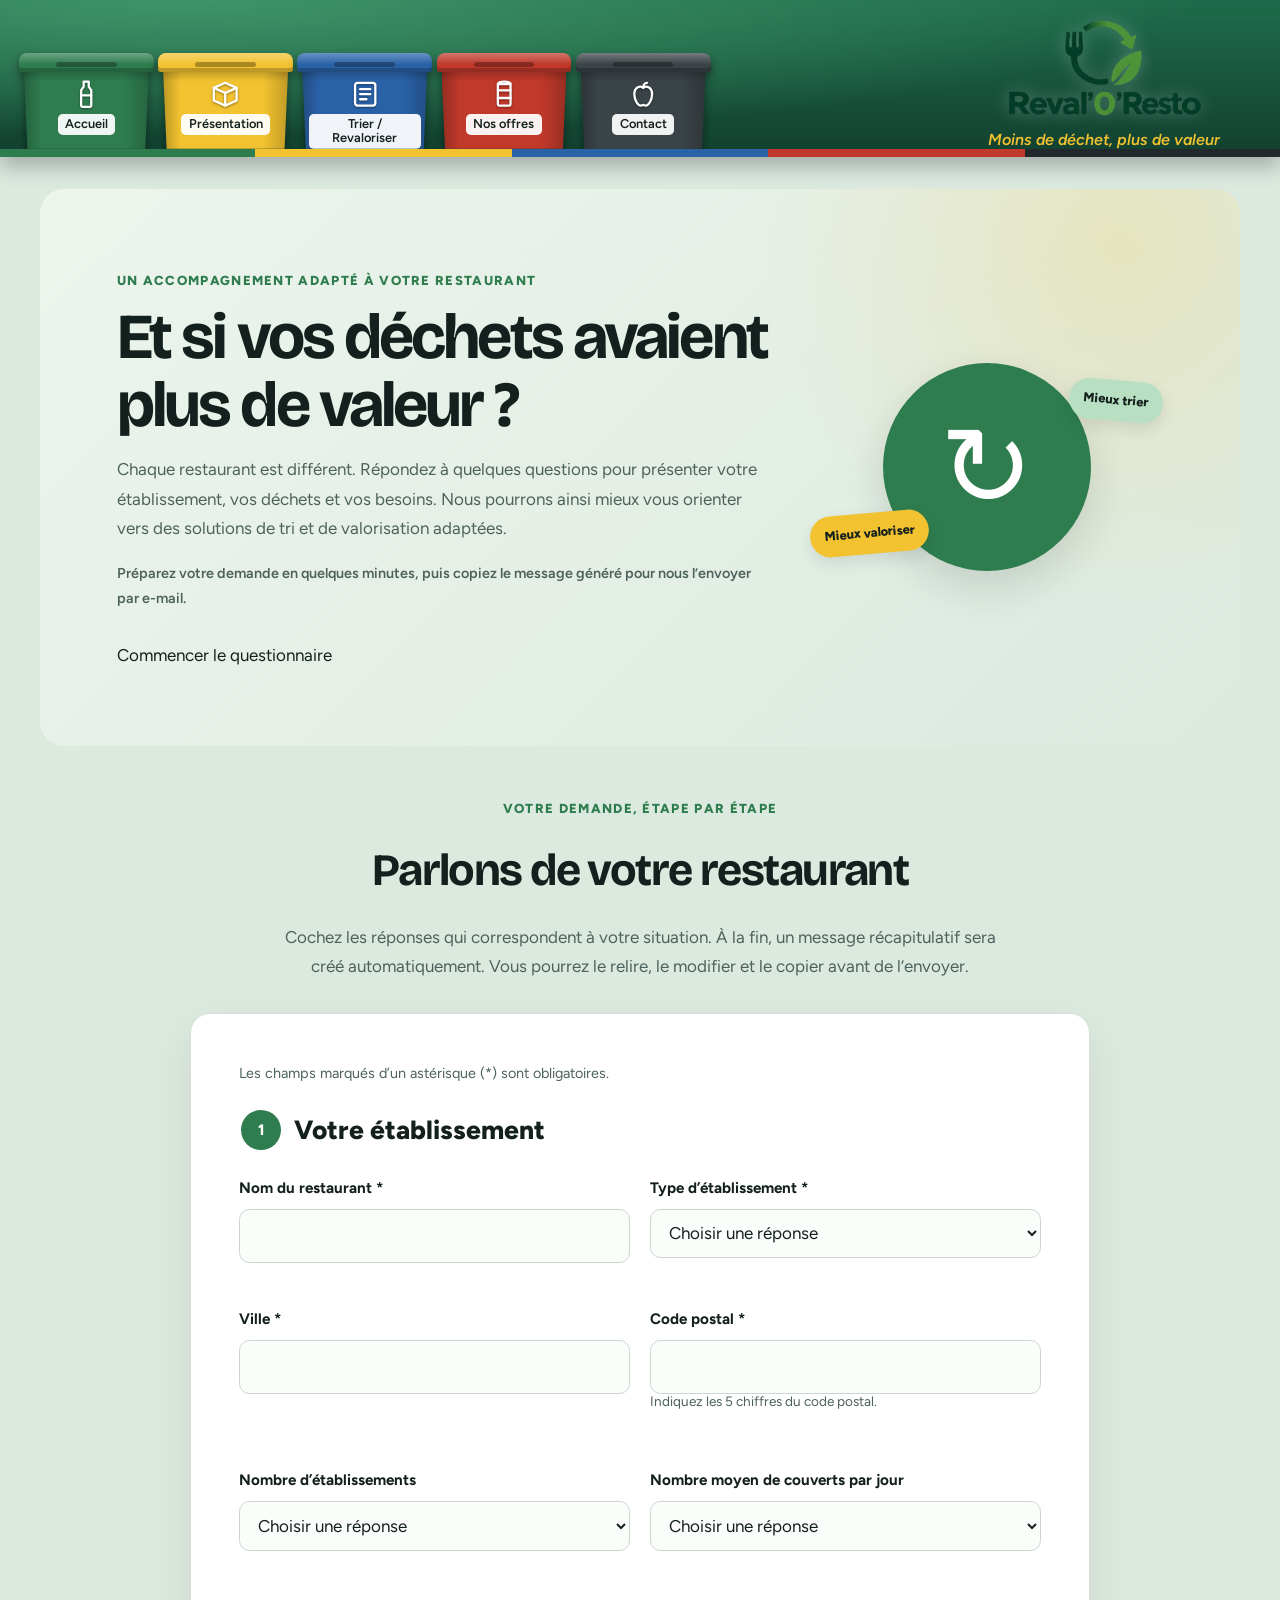
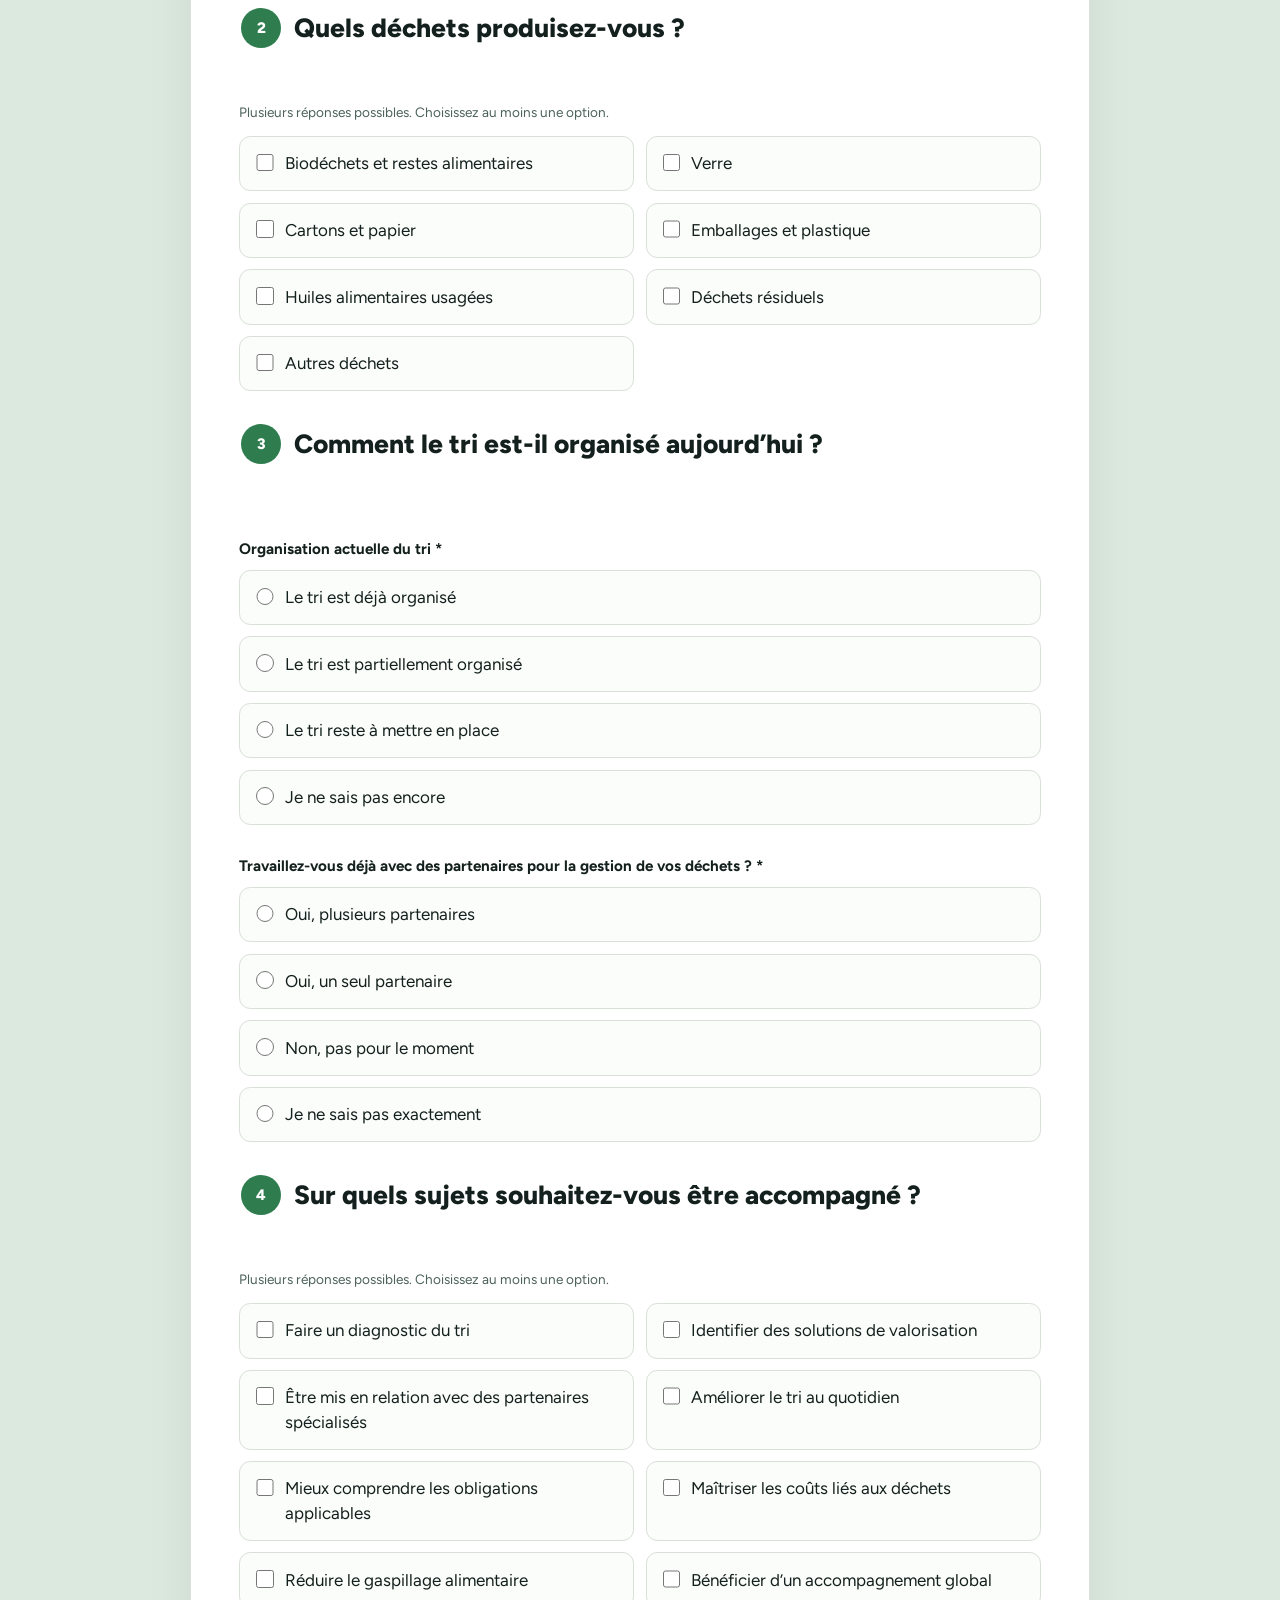
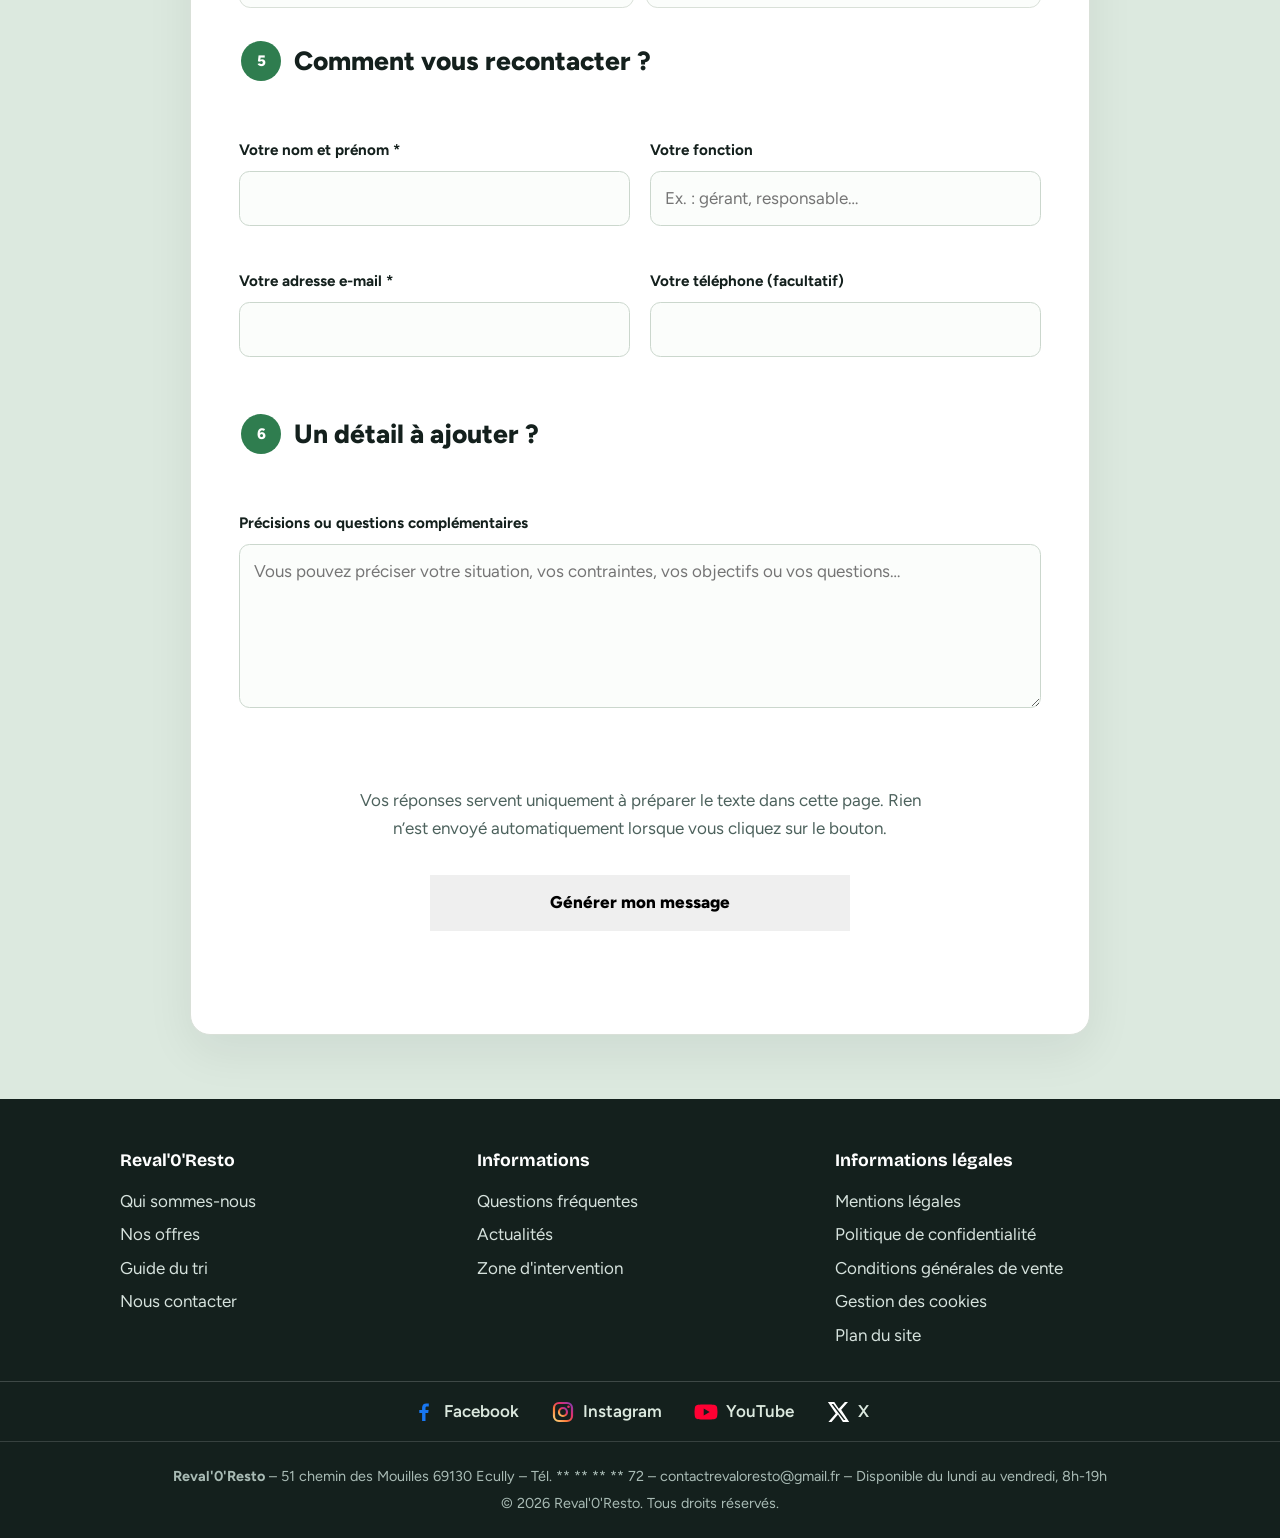
==== commit 44447ad6: "Update contact.html" ====
--- a/contact.html
+++ b/contact.html
@@ -449,47 +449,108 @@
 
   <!-- PIED DE PAGE COMMUN -->
   <footer class="site-footer">
-    <div class="footer-main">
-      <div class="footer-brand">
-        <a class="footer-brand__link" href="index.html">Reval'0'Resto</a>
-        <p>Moins de déchet, plus de valeur.</p>
-        <p>Un intermédiaire pour mieux trier, valoriser et trouver les bons partenaires.</p>
-      </div>
-
-      <nav class="footer-nav" aria-label="Navigation de pied de page">
-        <a href="index.html">Accueil</a>
-        <a href="presentation.html">Présentation</a>
-        <a href="trier.html">Trier / Revaloriser</a>
-        <a href="offres.html">Nos offres</a>
-        <a href="contact.html">Contact</a>
-      </nav>
-
-      <div class="footer-social">
-        <p class="footer-social__title">Suivez-nous</p>
-        <div class="footer-social__links">
-          <a href="https://www.facebook.com/" target="_blank" rel="noopener noreferrer" aria-label="Facebook">
-            <span aria-hidden="true">f</span>
-          </a>
-          <a href="https://www.instagram.com/" target="_blank" rel="noopener noreferrer" aria-label="Instagram">
-            <span aria-hidden="true">◎</span>
-          </a>
-          <a href="https://www.youtube.com/" target="_blank" rel="noopener noreferrer" aria-label="YouTube">
-            <span aria-hidden="true">▶</span>
-          </a>
-          <a href="https://x.com/" target="_blank" rel="noopener noreferrer" aria-label="X">
-            <span aria-hidden="true">𝕏</span>
-          </a>
-        </div>
-      </div>
+  <div class="footer__cols">
+    <div>
+      <h3>Reval'0'Resto</h3>
+      <ul>
+        <li><a href="presentation.html">Qui sommes-nous</a></li>
+        <li><a href="offres.html">Nos offres</a></li>
+        <li><a href="trier.html">Guide du tri</a></li>
+        <li><a href="contact.html">Nous contacter</a></li>
+      </ul>
     </div>
-
-    <div class="footer-bottom">
-      <p>© <span id="annee"></span> Reval'0'Resto</p>
-      <div class="footer-legal">
-        <a href="mentions-legales.html">Mentions légales</a>
-        <a href="confidentialite.html">Confidentialité</a>
-      </div>
+    <div>
+      <h3>Informations</h3>
+      <ul>
+        <li><a href="faq.html">Questions fréquentes</a></li>
+        <li><a href="actualites.html">Actualités</a></li>
+        <li><a href="zone.html">Zone d'intervention</a></li>
+      </ul>
     </div>
-  </footer>
+    <div>
+      <h3>Informations légales</h3>
+      <ul>
+        <li><a href="mentions-legales.html">Mentions légales</a></li>
+        <li><a href="confidentialite.html">Politique de confidentialité</a></li>
+        <li><a href="cgv.html">Conditions générales de vente</a></li>
+        <li><a href="cookies.html">Gestion des cookies</a></li>
+        <li><a href="plan-du-site.html">Plan du site</a></li>
+      </ul>
+    </div>
+  </div>
+
+<!-- Réseaux sociaux -->
+<div class="footer-social">
+
+  <!-- Facebook -->
+  <a class="social-facebook"
+     href="https://www.facebook.com/"
+     target="_blank"
+     rel="noopener noreferrer"
+     aria-label="Retrouvez-nous sur Facebook">
+    <svg viewBox="0 0 24 24" aria-hidden="true">
+      <path fill="#1877F2" d="M13.5 21v-8h2.7l.4-3.1h-3.1v-2c0-.9.3-1.5 1.6-1.5h1.7V3.6c-.3 0-1.3-.1-2.5-.1-2.5 0-4.2 1.5-4.2 4.3v2.1H7.3V13h2.8v8z"/>
+    </svg>
+    <span>Facebook</span>
+  </a>
+
+  <!-- Instagram -->
+  <a class="social-instagram"
+     href="https://www.instagram.com/"
+     target="_blank"
+     rel="noopener noreferrer"
+     aria-label="Retrouvez-nous sur Instagram">
+    <svg viewBox="0 0 24 24" aria-hidden="true">
+      <defs>
+        <linearGradient id="instagram-gradient" x1="0%" y1="100%" x2="100%" y2="0%">
+          <stop offset="0%" stop-color="#FFDC80"/>
+          <stop offset="35%" stop-color="#F77737"/>
+          <stop offset="65%" stop-color="#E1306C"/>
+          <stop offset="100%" stop-color="#833AB4"/>
+        </linearGradient>
+      </defs>
+      <rect x="3" y="3" width="18" height="18" rx="5"
+            fill="none" stroke="url(#instagram-gradient)" stroke-width="2.2"/>
+      <circle cx="12" cy="12" r="4"
+              fill="none" stroke="url(#instagram-gradient)" stroke-width="2.2"/>
+      <circle cx="17.5" cy="6.8" r="1.3" fill="#E1306C"/>
+    </svg>
+    <span>Instagram</span>
+  </a>
+
+  <!-- YouTube -->
+  <a class="social-youtube"
+     href="https://www.youtube.com/"
+     target="_blank"
+     rel="noopener noreferrer"
+     aria-label="Retrouvez-nous sur YouTube">
+    <svg viewBox="0 0 24 24" aria-hidden="true">
+      <path fill="#FF0033"
+            d="M23 7a3 3 0 0 0-2.1-2.1C19 4.4 12 4.4 12 4.4s-7 0-8.9.5A3 3 0 0 0 1 7a31 31 0 0 0-.5 5 31 31 0 0 0 .5 5 3 3 0 0 0 2.1 2.1c1.9.5 8.9.5 8.9.5s7 0 8.9-.5A3 3 0 0 0 23 17a31 31 0 0 0 .5-5 31 31 0 0 0-.5-5ZM9.7 15.5v-7l6 3.5z"/>
+    </svg>
+    <span>YouTube</span>
+  </a>
+
+  <!-- X -->
+  <a class="social-x"
+     href="https://x.com/"
+     target="_blank"
+     rel="noopener noreferrer"
+     aria-label="Retrouvez-nous sur X">
+    <svg viewBox="0 0 24 24" aria-hidden="true">
+      <path fill="#ffffff"
+            d="M18.9 2H22l-6.8 7.8L23.2 22h-6.3L12 14.6 5.5 22H2.4l7.3-8.4L1.9 2h6.4l4.5 6.8zM17.8 20h1.7L7.4 3.9H5.6z"/>
+    </svg>
+    <span>X</span>
+  </a>
+
+</div>
+
+
+  <div class="footer__legal">
+    <p><strong>Reval'0'Resto</strong> – 51 chemin des Mouilles 69130 Ecully – Tél. ** ** ** ** 72 – <a href="mailto:contactrevaloresto@gmail.fr">contactrevaloresto@gmail.fr</a> – Disponible du lundi au vendredi, 8h-19h </p>
+    <p>© <span id="annee">2026</span> Reval'0'Resto. Tous droits réservés.</p>
+  </div>
+</footer>
 </body>
 </html>
--- a/css/contact.css
+++ b/css/contact.css
@@ -1,6 +1,71 @@
 /* =========================================
    CONTACT — REVAL'0'RESTO
    ========================================= */
+
+.site-header{display:flex;align-items:flex-end;justify-content:space-between;gap:1.5rem;flex-wrap:wrap;padding:.3rem 1.5rem 0;background:radial-gradient(ellipse at 15% 0,#3f9468 0,transparent 65%),linear-gradient(180deg,#1f6b4c,#124230) #1a5c42;border-bottom:8px solid var(--green);border-image:linear-gradient(90deg,var(--green) 20%,var(--yellow) 20% 40%,var(--blue) 40% 60%,var(--red) 60% 80%,var(--black) 80%) 1;box-shadow:0 .6rem 1.2rem rgba(0,0,0,.25);position:relative;z-index:2}
+.bins{display:flex;gap:.9rem;align-items:flex-start;height:6rem;clip-path:inset(-3rem -2rem 0 -2rem)}
+
+/* ---------- Poubelles du menu (bacs roulants carrés) ---------- */
+.bin{--c:var(--green);display:block;width:7.8rem;text-decoration:none;color:#fff;position:relative;transform-origin:50% 100%;filter:drop-shadow(0 .35rem .3rem rgba(0,0,0,.45))}
+.bin--green{--c:var(--green)} .bin--yellow{--c:var(--yellow);color:var(--ink)} .bin--blue{--c:var(--blue)} .bin--red{--c:var(--red)} .bin--black{--c:#3a4347}
+.bin__lid{display:block;position:relative;height:1.2rem;width:108%;margin-left:-4%;background:linear-gradient(180deg,rgba(255,255,255,.3),transparent 60%),var(--c);border-radius:.5rem .5rem .2rem .2rem;box-shadow:inset 0 -.25rem 0 rgba(0,0,0,.22);transition:transform .3s ease;transform-origin:left bottom}
+.bin__lid::after{content:"";position:absolute;left:50%;bottom:.3rem;width:45%;height:.3rem;margin-left:-22.5%;background:rgba(0,0,0,.3);border-radius:.2rem}
+.bin__body{display:flex;flex-direction:column;align-items:center;justify-content:flex-start;gap:.25rem;min-height:7rem;padding:.45rem .4rem 1rem;background:linear-gradient(90deg,rgba(0,0,0,.22),transparent 14%,transparent 80%,rgba(0,0,0,.2)),linear-gradient(180deg,rgba(0,0,0,.18),transparent .6rem),var(--c);border-radius:0 0 .5rem .5rem;clip-path:polygon(0 0,100% 0,96% 100%,4% 100%)}
+.bin__icon{width:1.9rem;height:1.9rem;color:#fff;filter:drop-shadow(0 1px 1px rgba(0,0,0,.4));fill:none;stroke:currentColor;stroke-width:1.8;stroke-linecap:round;stroke-linejoin:round}
+.bin__label{display:block;background:rgba(255,255,255,.93);color:var(--ink);font-weight:600;font-size:.8rem;line-height:1.15;padding:.2rem .45rem;border-radius:.3rem;text-align:center}
+
+/* Une animation propre à chaque poubelle */
+.bin--green:hover .bin__lid,.bin--green:focus-visible .bin__lid{transform:rotate(-38deg)}
+.bin--yellow:hover,.bin--yellow:focus-visible{animation:shake .5s ease}
+.bin--blue:hover .bin__lid,.bin--blue:focus-visible .bin__lid{transform:translateX(35%)}
+.bin--red:hover,.bin--red:focus-visible{animation:jump .6s ease}
+.bin--black{transition:transform .3s ease}
+.bin--black:hover,.bin--black:focus-visible{transform:rotate(-5deg)}
+.bin--black:hover .bin__lid,.bin--black:focus-visible .bin__lid{transform:rotate(28deg);transform-origin:right bottom}
+@keyframes shake{0%,100%{transform:rotate(0)}20%{transform:rotate(-6deg)}40%{transform:rotate(6deg)}60%{transform:rotate(-4deg)}80%{transform:rotate(3deg)}}
+@keyframes jump{0%,100%{transform:translateY(0)}35%{transform:translateY(-.9rem)}60%{transform:translateY(0)}78%{transform:translateY(-.3rem)}}
+
+/* ---------- Marque ---------- */
+
+
+.brand{
+  display:flex;
+  flex-direction:column;
+  align-items:center;
+  justify-content:center;
+  align-self:center;
+  text-decoration:none;
+  gap:.1rem;
+}
+
+.brand__logo{
+  width:19rem;
+  height:8rem;
+  object-fit:contain;
+  object-position:center bottom;
+  filter:drop-shadow(0 0 .5rem rgba(255,255,255,.25));
+  margin-bottom:-.3rem;
+}
+
+.brand__slogan{
+  font-size:1rem;
+  font-weight:600;
+  color:var(--yellow);
+  font-style:italic;
+  text-align:center;
+  line-height:1.2;
+}
+
+@media (max-width: 48rem){
+  .brand__logo{
+    width:14rem;
+    height:6rem;
+  }
+
+  .brand__slogan{
+    font-size:.85rem;
+  }
+}
 
 .contact-page {
   padding-bottom: 4rem;
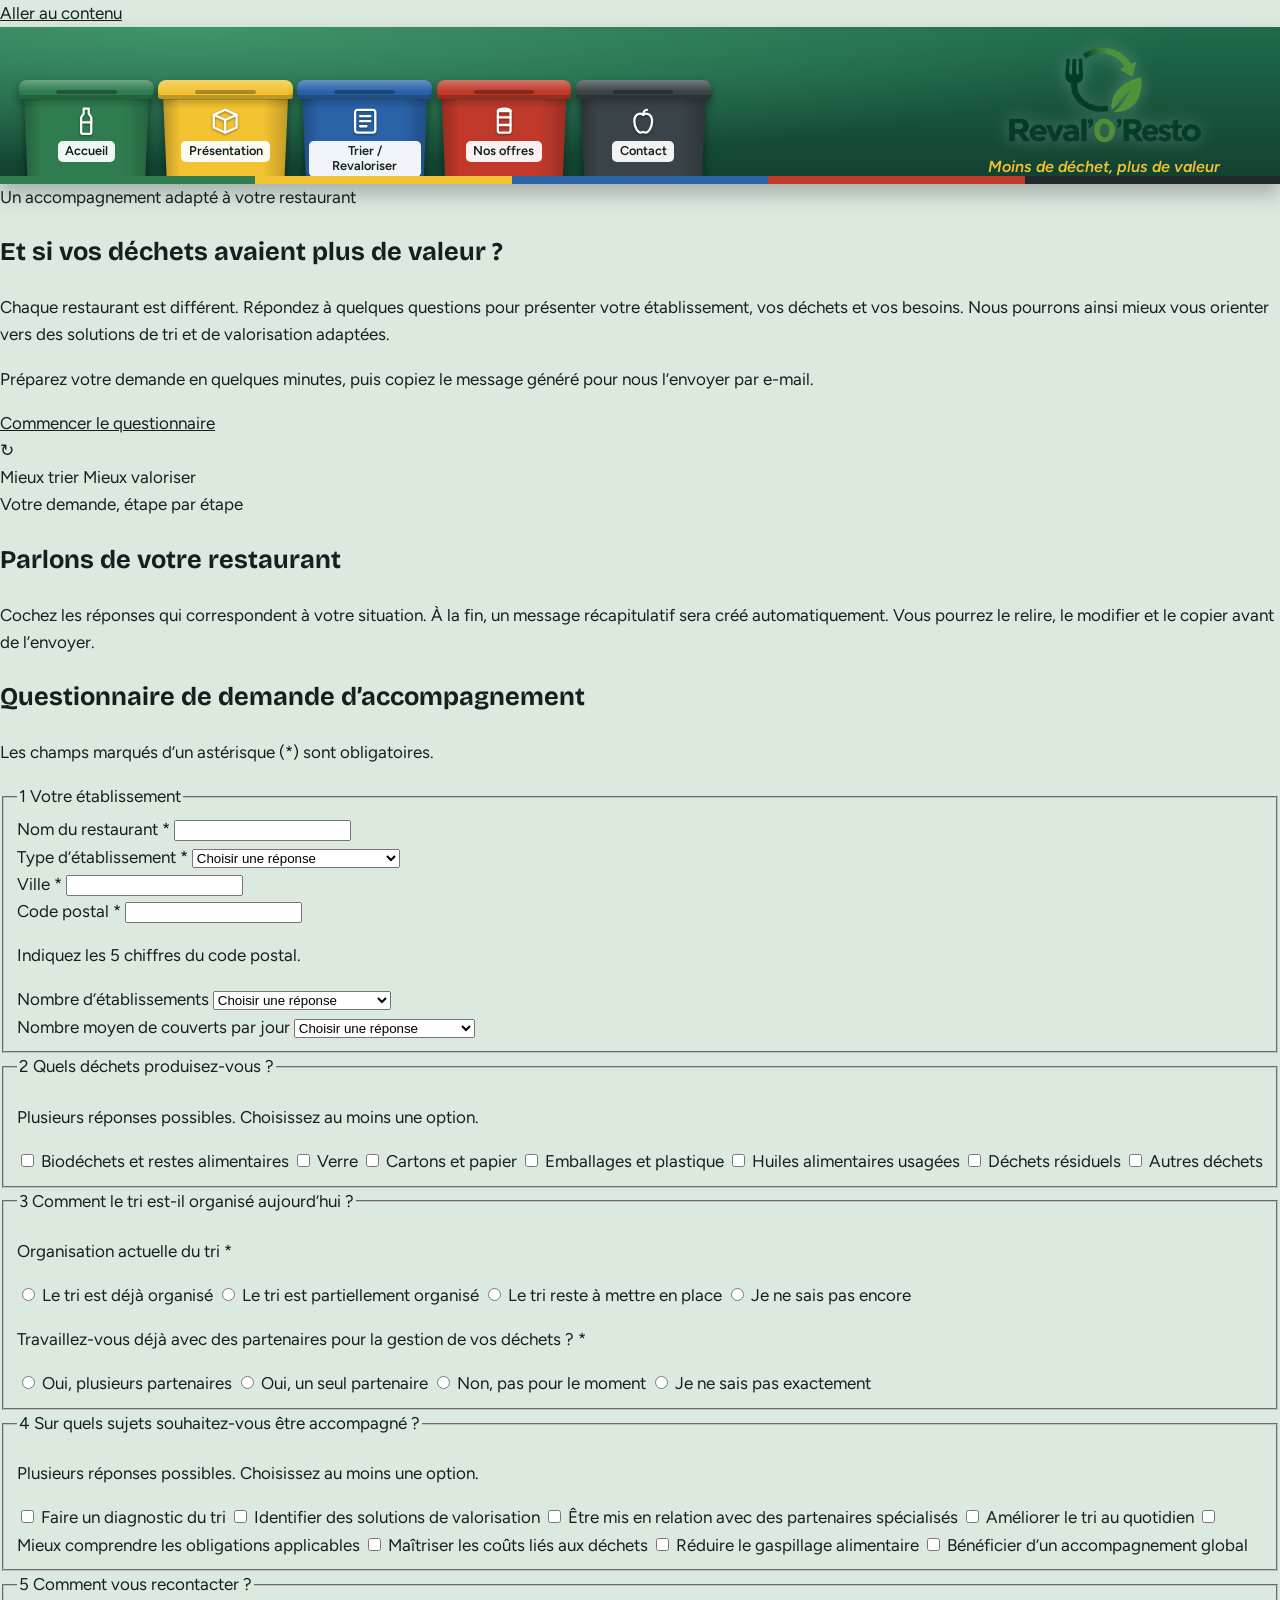
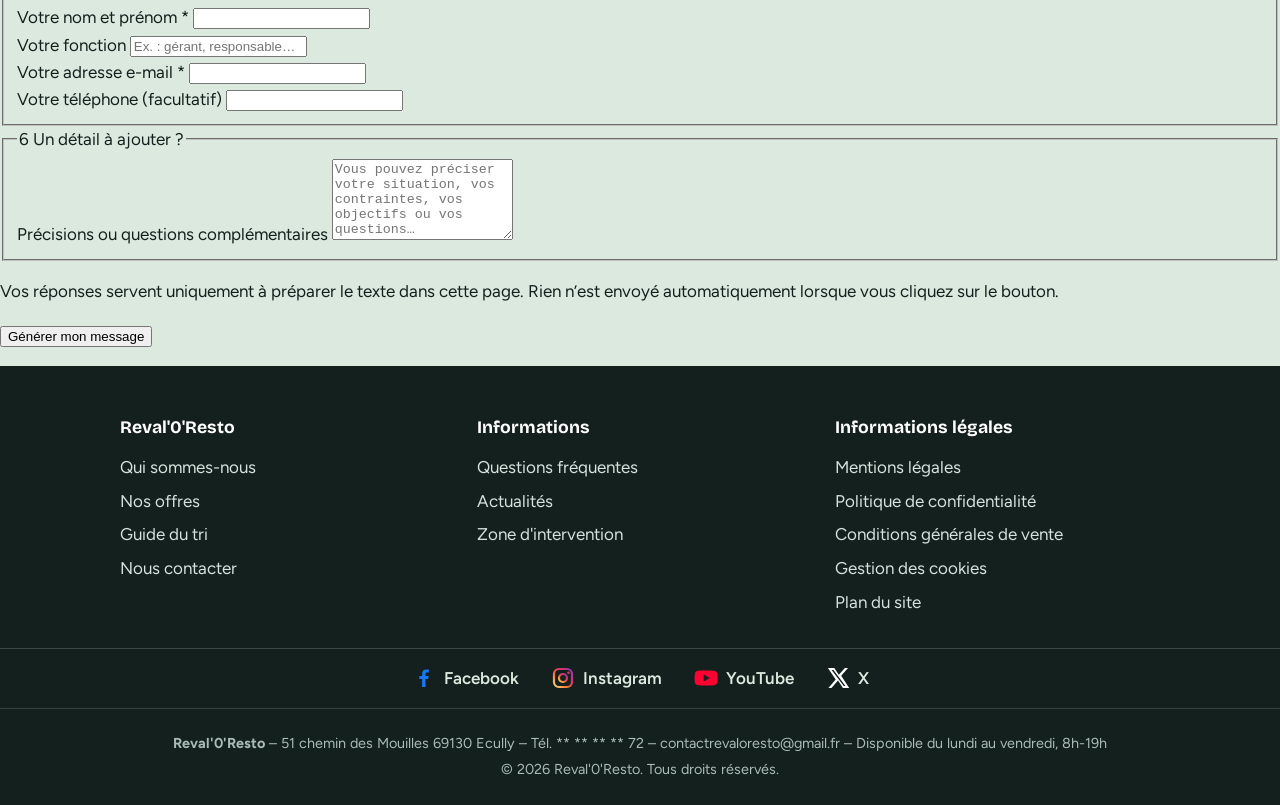
==== commit b37e58f5: "Update contact.html" ====
--- a/contact.html
+++ b/contact.html
@@ -112,7 +112,7 @@
     </section>
 
     <section id="questionnaire" class="quote-section" aria-labelledby="questionnaire-title">
-      <div class="quote-form">
+      <form class="quote-form" id="quote-form">
         <h2 id="questionnaire-title" class="visually-hidden">
           Questionnaire de demande d’accompagnement
         </h2>
@@ -412,6 +412,7 @@
 
           <p id="form-status" class="form-status" role="status" aria-live="polite"></p>
         </div>
+      </form>
 
         <!-- MESSAGE GÉNÉRÉ -->
         <section id="resultat-message" class="message-result" aria-labelledby="message-title" hidden>
@@ -430,9 +431,12 @@
             <button class="button button--primary" id="copy-message" type="button">
               Copier le message
             </button>
-            <a class="button button--secondary" id="open-email"
-               href="mailto:devisrevaloresto@gmail.com">
-              Ouvrir ma messagerie
+            <a
+              class="button button--secondary"
+              id="open-email"
+              href="mailto:devisrevaloresto@gmail.com"
+            >
+            Ouvrir ma messagerie
             </a>
           </div>
 
--- a/css/contact.css
+++ b/css/contact.css
@@ -1,638 +1,662 @@
-/* =========================================
-   CONTACT — REVAL'0'RESTO
-   ========================================= */
-
-.site-header{display:flex;align-items:flex-end;justify-content:space-between;gap:1.5rem;flex-wrap:wrap;padding:.3rem 1.5rem 0;background:radial-gradient(ellipse at 15% 0,#3f9468 0,transparent 65%),linear-gradient(180deg,#1f6b4c,#124230) #1a5c42;border-bottom:8px solid var(--green);border-image:linear-gradient(90deg,var(--green) 20%,var(--yellow) 20% 40%,var(--blue) 40% 60%,var(--red) 60% 80%,var(--black) 80%) 1;box-shadow:0 .6rem 1.2rem rgba(0,0,0,.25);position:relative;z-index:2}
-.bins{display:flex;gap:.9rem;align-items:flex-start;height:6rem;clip-path:inset(-3rem -2rem 0 -2rem)}
-
-/* ---------- Poubelles du menu (bacs roulants carrés) ---------- */
-.bin{--c:var(--green);display:block;width:7.8rem;text-decoration:none;color:#fff;position:relative;transform-origin:50% 100%;filter:drop-shadow(0 .35rem .3rem rgba(0,0,0,.45))}
-.bin--green{--c:var(--green)} .bin--yellow{--c:var(--yellow);color:var(--ink)} .bin--blue{--c:var(--blue)} .bin--red{--c:var(--red)} .bin--black{--c:#3a4347}
-.bin__lid{display:block;position:relative;height:1.2rem;width:108%;margin-left:-4%;background:linear-gradient(180deg,rgba(255,255,255,.3),transparent 60%),var(--c);border-radius:.5rem .5rem .2rem .2rem;box-shadow:inset 0 -.25rem 0 rgba(0,0,0,.22);transition:transform .3s ease;transform-origin:left bottom}
-.bin__lid::after{content:"";position:absolute;left:50%;bottom:.3rem;width:45%;height:.3rem;margin-left:-22.5%;background:rgba(0,0,0,.3);border-radius:.2rem}
-.bin__body{display:flex;flex-direction:column;align-items:center;justify-content:flex-start;gap:.25rem;min-height:7rem;padding:.45rem .4rem 1rem;background:linear-gradient(90deg,rgba(0,0,0,.22),transparent 14%,transparent 80%,rgba(0,0,0,.2)),linear-gradient(180deg,rgba(0,0,0,.18),transparent .6rem),var(--c);border-radius:0 0 .5rem .5rem;clip-path:polygon(0 0,100% 0,96% 100%,4% 100%)}
-.bin__icon{width:1.9rem;height:1.9rem;color:#fff;filter:drop-shadow(0 1px 1px rgba(0,0,0,.4));fill:none;stroke:currentColor;stroke-width:1.8;stroke-linecap:round;stroke-linejoin:round}
-.bin__label{display:block;background:rgba(255,255,255,.93);color:var(--ink);font-weight:600;font-size:.8rem;line-height:1.15;padding:.2rem .45rem;border-radius:.3rem;text-align:center}
-
-/* Une animation propre à chaque poubelle */
-.bin--green:hover .bin__lid,.bin--green:focus-visible .bin__lid{transform:rotate(-38deg)}
-.bin--yellow:hover,.bin--yellow:focus-visible{animation:shake .5s ease}
-.bin--blue:hover .bin__lid,.bin--blue:focus-visible .bin__lid{transform:translateX(35%)}
-.bin--red:hover,.bin--red:focus-visible{animation:jump .6s ease}
-.bin--black{transition:transform .3s ease}
-.bin--black:hover,.bin--black:focus-visible{transform:rotate(-5deg)}
-.bin--black:hover .bin__lid,.bin--black:focus-visible .bin__lid{transform:rotate(28deg);transform-origin:right bottom}
-@keyframes shake{0%,100%{transform:rotate(0)}20%{transform:rotate(-6deg)}40%{transform:rotate(6deg)}60%{transform:rotate(-4deg)}80%{transform:rotate(3deg)}}
-@keyframes jump{0%,100%{transform:translateY(0)}35%{transform:translateY(-.9rem)}60%{transform:translateY(0)}78%{transform:translateY(-.3rem)}}
-
-/* ---------- Marque ---------- */
-
-
-.brand{
-  display:flex;
-  flex-direction:column;
-  align-items:center;
-  justify-content:center;
-  align-self:center;
-  text-decoration:none;
-  gap:.1rem;
-}
-
-.brand__logo{
-  width:19rem;
-  height:8rem;
-  object-fit:contain;
-  object-position:center bottom;
-  filter:drop-shadow(0 0 .5rem rgba(255,255,255,.25));
-  margin-bottom:-.3rem;
-}
-
-.brand__slogan{
-  font-size:1rem;
-  font-weight:600;
-  color:var(--yellow);
-  font-style:italic;
-  text-align:center;
-  line-height:1.2;
-}
-
-@media (max-width: 48rem){
-  .brand__logo{
-    width:14rem;
-    height:6rem;
-  }
-
-  .brand__slogan{
-    font-size:.85rem;
-  }
-}
-
-.contact-page {
-  padding-bottom: 4rem;
-  color: var(--ink);
-}
-
-.visually-hidden {
-  position: absolute;
-  width: 1px;
-  height: 1px;
-  padding: 0;
-  margin: -1px;
-  overflow: hidden;
-  clip: rect(0, 0, 0, 0);
-  white-space: nowrap;
-  border: 0;
-}
-
-.skip-link {
-  position: absolute;
-  top: -100px;
-  left: 1rem;
-  z-index: 1000;
-  padding: .8rem 1rem;
-  background: white;
-  color: var(--ink);
-  border: 2px solid var(--green);
-  border-radius: .5rem;
-}
-
-.skip-link:focus {
-  top: 1rem;
-}
-
-/* Présentation */
-
-.contact-hero {
+
+/* ==================================================
+   PAGE PRÉSENTATION — REVAL'0'RESTO
+   Le header et le footer sont stylés dans style.css
+   ================================================== */
+
+.presentation-page {
+  --comic-outline: #14201d;
+  --comic-shadow: 6px 6px 0 #14201d;
+
+  width: 100%;
+  max-width: 1440px;
+  margin-inline: auto;
+  padding: clamp(1.25rem, 4vw, 3.5rem);
+  overflow: clip;
+}
+
+.presentation-page *,
+.presentation-page *::before,
+.presentation-page *::after {
+  box-sizing: border-box;
+}
+
+/* ---------- Introduction ---------- */
+
+.presentation-intro {
   position: relative;
   display: grid;
-  grid-template-columns: minmax(0, 1.5fr) minmax(12rem, .8fr);
+  grid-template-columns: minmax(0, 1fr) auto;
   align-items: center;
-  gap: 2rem;
-  width: min(calc(100% - 2rem), 1200px);
-  box-sizing: border-box;
-  margin: 2rem auto 3rem;
-  padding: clamp(2rem, 6vw, 5rem);
-  overflow: hidden;
+  gap: clamp(2rem, 5vw, 5rem);
+  padding: clamp(1.5rem, 4vw, 3.5rem);
+  margin-bottom: clamp(3rem, 6vw, 5rem);
+  background: #fffdf2;
+  border: 3px solid var(--comic-outline);
   border-radius: 1.5rem;
-  background:
-    radial-gradient(circle at 90% 10%, rgba(242, 194, 48, .2), transparent 30%),
-    linear-gradient(135deg, #edf5ed, var(--paper));
-}
-
-.contact-hero__content {
-  position: relative;
-  z-index: 1;
-  max-width: 720px;
-}
-
-.contact-eyebrow {
-  display: inline-block;
-  margin-bottom: .8rem;
+  box-shadow: var(--comic-shadow);
+}
+
+.presentation-intro__text {
+  min-width: 0;
+  max-width: 48rem;
+}
+
+.comic-tag {
+  display: inline-flex;
+  align-items: center;
+  width: fit-content;
+  max-width: 100%;
+  padding: .4rem .75rem;
+  background: var(--ink);
+  color: #fff;
+  border-radius: .35rem;
+  font-size: .78rem;
+  font-weight: 800;
+  line-height: 1.35;
+  letter-spacing: .09em;
+  text-transform: uppercase;
+}
+
+.presentation-intro h1 {
+  margin: 1rem 0;
+  font-size: clamp(2.2rem, 5vw, 4.4rem);
+  line-height: 1.04;
+  letter-spacing: -.045em;
+  overflow-wrap: break-word;
+}
+
+.presentation-intro h1 span {
+  display: block;
   color: var(--green);
-  font-size: .82rem;
-  font-weight: 800;
-  letter-spacing: .1em;
-  text-transform: uppercase;
-}
-
-.contact-hero h1 {
-  max-width: 760px;
-  margin: 0 0 1rem;
-  color: var(--ink);
-  font-size: clamp(2.2rem, 5vw, 4.2rem);
-  line-height: 1.05;
-  letter-spacing: -.045em;
-}
-
-.contact-hero__content > p {
-  max-width: 650px;
-  color: var(--muted);
-  line-height: 1.75;
-}
-
-.contact-hero__note {
-  margin-top: 1rem;
-  font-size: .9rem;
-  font-weight: 600;
-}
-
-.contact-hero__button {
-  display: inline-flex;
-  margin-top: 1rem;
-  text-decoration: none;
-}
-
-.contact-hero__visual {
-  position: relative;
-  display: grid;
-  place-items: center;
-  min-height: 230px;
-}
-
-.contact-hero__leaf {
-  display: grid;
-  place-items: center;
-  width: clamp(8rem, 18vw, 13rem);
-  aspect-ratio: 1;
-  border: 8px solid rgba(47, 125, 79, .12);
-  border-radius: 50%;
-  background: var(--green);
-  color: white;
-  font-size: clamp(4rem, 9vw, 7rem);
-  box-shadow: 0 1rem 2.5rem rgba(20, 32, 29, .14);
-  animation: contact-turn 12s linear infinite;
-}
-
-.contact-hero__bubble {
-  position: absolute;
-  padding: .65rem .9rem;
-  border-radius: 999px;
-  color: var(--ink);
-  font-size: .8rem;
-  font-weight: 800;
-  box-shadow: 0 .4rem 1rem rgba(20, 32, 29, .1);
-}
-
-.contact-hero__bubble--green {
-  top: 12%;
-  right: 0;
-  background: #b8dfc2;
-  transform: rotate(5deg);
-}
-
-.contact-hero__bubble--yellow {
-  bottom: 12%;
-  left: 0;
-  background: var(--yellow);
-  transform: rotate(-5deg);
-}
-
-@keyframes contact-turn {
-  from { transform: rotate(0deg); }
-  to { transform: rotate(360deg); }
-}
-
-/* Introduction */
-
-.contact-intro {
-  max-width: 780px;
-  margin: 0 auto 2rem;
-  padding: 0 1.25rem;
-  text-align: center;
-}
-
-.contact-intro h2 {
-  margin: .2rem 0 .8rem;
-  color: var(--ink);
-  font-size: clamp(1.8rem, 4vw, 2.8rem);
-  letter-spacing: -.035em;
-}
-
-.contact-intro p {
-  color: var(--muted);
-  line-height: 1.7;
-}
-
-/* Questionnaire */
-
-.quote-section {
-  width: min(calc(100% - 2rem), 900px);
-  margin: 0 auto;
-}
-
-.quote-form {
-  padding: clamp(1.2rem, 4vw, 3rem);
-  border: 1px solid var(--line);
-  border-radius: 1.25rem;
-  background: #fff;
-  box-shadow: 0 1rem 3rem rgba(20, 32, 29, .07);
-}
-
-.required-note {
+}
+
+.presentation-intro__text > p {
+  max-width: 42rem;
   margin: 0 0 1.5rem;
   color: var(--muted);
-  font-size: .9rem;
-}
-
-.quote-step {
-  min-width: 0;
-  margin: 0;
-  padding: 0 0 2rem;
-  border: 0;
-}
-
-.quote-step + .quote-step {
-  padding-top: 2rem;
-  border-top: 1px solid var(--line);
-}
-
-.quote-step legend {
-  display: flex;
-  align-items: center;
-  gap: .8rem;
-  width: 100%;
-  margin-bottom: 1.5rem;
-  color: var(--ink);
-  font-size: clamp(1.25rem, 3vw, 1.65rem);
-  font-weight: 800;
-}
-
-.quote-step__number {
-  display: grid;
-  place-items: center;
-  width: 2.5rem;
-  height: 2.5rem;
-  flex-shrink: 0;
-  border-radius: 50%;
-  background: var(--green);
-  color: #fff;
-  font-size: .95rem;
-}
-
-.quote-grid {
-  display: grid;
-  grid-template-columns: repeat(2, minmax(0, 1fr));
-  gap: 1.2rem;
-}
-
-.form-field {
-  min-width: 0;
-  margin-bottom: 1.5rem;
-}
-
-.form-field:last-child {
-  margin-bottom: 0;
-}
-
-.form-field > label,
-.form-label {
-  display: block;
-  margin-bottom: .55rem;
-  color: var(--ink);
-  font-size: .95rem;
-  font-weight: 700;
-}
-
-.form-field input:not([type="radio"]):not([type="checkbox"]),
-.form-field select,
-.form-field textarea,
-#message-genere {
-  display: block;
-  box-sizing: border-box;
-  width: 100%;
-  min-height: 3rem;
-  padding: .8rem .9rem;
-  border: 1px solid #cbd7cd;
-  border-radius: .65rem;
-  background: #fbfdfb;
-  color: var(--ink);
-  font: inherit;
-}
-
-.form-field textarea,
-#message-genere {
-  min-height: 9rem;
-  resize: vertical;
-  line-height: 1.6;
-}
-
-.form-field input:focus,
-.form-field select:focus,
-.form-field textarea:focus,
-#message-genere:focus {
-  border-color: var(--green);
-  outline: 3px solid rgba(47, 125, 79, .16);
-}
-
-.form-hint {
-  margin: -.2rem 0 .8rem;
-  color: var(--muted);
-  font-size: .85rem;
-  line-height: 1.55;
-}
-
-.form-label.choice-question {
-  margin-top: 1.8rem;
-}
-
-/* Cases à cocher et choix radio */
-
-.choice-grid {
-  display: grid;
-  grid-template-columns: repeat(2, minmax(0, 1fr));
-  gap: .7rem;
-}
-
-.choice-list {
-  display: grid;
-  gap: .7rem;
-}
-
-.choice-card {
-  display: flex;
-  align-items: flex-start;
-  gap: .7rem;
-  min-width: 0;
-  padding: .9rem 1rem;
-  border: 1px solid var(--line);
-  border-radius: .7rem;
-  background: #fbfdfb;
-  color: var(--ink);
-  cursor: pointer;
-  line-height: 1.45;
-  transform: scale(1);
-  transform-origin: center;
-  transition:
-    background-color .22s ease,
-    border-color .22s ease,
-    box-shadow .22s ease,
-    transform .22s ease;
-}
-
-.choice-card:hover {
-  border-color: #9bbca3;
-}
-
-.choice-card:has(input:checked) {
-  border-color: var(--green);
-  background: #edf6ef;
-  box-shadow: 0 0 0 2px rgba(47, 125, 79, .12);
-  animation: choice-pop .28s ease-out;
-}
-
-.choice-card:active {
-  transform: scale(.98);
-}
-
-.choice-card input {
-  flex: 0 0 auto;
-  width: 1.1rem;
-  height: 1.1rem;
-  margin: .15rem 0 0;
-  accent-color: var(--green);
-  cursor: pointer;
-}
-
-.choice-card input:checked {
-  animation: checkbox-pop .22s ease-out;
-}
-
-.choice-card:focus-within {
-  outline: 2px solid var(--green);
-  outline-offset: 2px;
-}
-
-@keyframes choice-pop {
-  0% { transform: scale(.97); }
-  65% { transform: scale(1.015); }
-  100% { transform: scale(1); }
-}
-
-@keyframes checkbox-pop {
-  0% { transform: scale(.8); }
-  70% { transform: scale(1.2); }
-  100% { transform: scale(1); }
-}
-
-.form-error {
-  margin: .7rem 0 0;
-  color: #a32121;
-  font-size: .9rem;
-  font-weight: 700;
-}
-
-.form-error[hidden],
-.message-result[hidden] {
-  display: none;
-}
-
-/* Génération et copie du message */
-
-.quote-submit {
-  display: grid;
-  justify-items: center;
-  gap: 1rem;
-  padding-top: 1.8rem;
-  text-align: center;
-}
-
-.quote-submit p {
-  max-width: 580px;
-  color: var(--muted);
-  line-height: 1.65;
-}
-
-.quote-submit button {
-  width: 100%;
-  max-width: 420px;
-  min-height: 3.5rem;
-  border: 0;
-  cursor: pointer;
-  font: inherit;
-  font-weight: 800;
-}
-
-.form-status {
-  min-height: 1.4em;
-  margin: .5rem 0;
-  color: var(--green);
-  font-weight: 700;
-  line-height: 1.5;
-}
-
-.message-result {
-  margin-top: 2.5rem;
-  padding: clamp(1rem, 3vw, 2rem);
-  border: 2px solid var(--green);
-  border-radius: 1rem;
-  background: #f5faf5;
-  animation: result-appear .35s ease-out;
-}
-
-.message-result h2 {
-  margin: .2rem 0 .8rem;
-  color: var(--ink);
-  font-size: clamp(1.5rem, 4vw, 2rem);
-}
-
-.message-result > p {
-  color: var(--muted);
-  line-height: 1.65;
-}
-
-.message-result > p a {
-  color: var(--green);
-  font-weight: 800;
-}
-
-#message-genere {
-  min-height: 20rem;
-  margin-bottom: 1rem;
-  background: white;
-}
-
-.message-result__actions {
-  display: flex;
-  flex-wrap: wrap;
-  gap: .8rem;
-  margin: 1rem 0;
-}
-
-.message-result__actions .button {
+  font-size: clamp(1rem, 1.5vw, 1.15rem);
+}
+
+/* ---------- Boutons ---------- */
+
+.presentation-button {
   display: inline-flex;
   align-items: center;
   justify-content: center;
-  min-height: 3rem;
-  padding: .8rem 1.2rem;
-  border-radius: .65rem;
-  font: inherit;
+  gap: .65rem;
+  max-width: 100%;
+  padding: .85rem 1.15rem;
+  border: 2px solid var(--ink);
+  border-radius: .5rem;
+  background: var(--green);
+  color: #fff;
   font-weight: 800;
+  line-height: 1.35;
   text-align: center;
   text-decoration: none;
-  cursor: pointer;
-}
-
-.message-result__actions .button--primary {
-  border: 2px solid var(--green);
+  overflow-wrap: anywhere;
+  box-shadow: 3px 3px 0 var(--ink);
+  transition:
+    transform .2s ease,
+    box-shadow .2s ease,
+    filter .2s ease;
+}
+
+.presentation-button:hover {
+  transform: translate(2px, 2px);
+  box-shadow: 1px 1px 0 var(--ink);
+  filter: brightness(1.06);
+}
+
+.presentation-button span {
+  flex: 0 0 auto;
+  font-size: 1.2em;
+}
+
+.presentation-button--dark {
+  background: var(--ink);
+  color: #fff;
+}
+
+/* ---------- Pièce jaune « MOINS DE DÉCHETS ! » ---------- */
+
+.presentation-intro__sticker {
+  position: relative;
+  isolation: isolate;
+  display: flex;
+  flex: 0 0 auto;
+  flex-direction: column;
+  align-items: center;
+  justify-content: center;
+  gap: .12rem;
+
+  width: clamp(9rem, 19vw, 13rem);
+  aspect-ratio: 1 / 1;
+  min-width: 0;
+  padding: 1.1rem;
+
+  background: var(--yellow);
+  color: var(--ink);
+  border: 3px solid var(--ink);
+  border-radius: 50%;
+
+  text-align: center;
+  font-family: "Bricolage Grotesque", Figtree, system-ui, sans-serif;
+  font-weight: 900;
+  line-height: 1;
+
+  box-shadow: 5px 5px 0 var(--ink);
+  transform: rotate(5deg);
+}
+
+.presentation-intro__sticker::before {
+  content: "";
+  position: absolute;
+  z-index: -1;
+  inset: -9px;
+  background: var(--yellow);
+  border: 3px solid var(--ink);
+  clip-path: polygon(
+    50% 0%, 60% 12%, 74% 4%, 78% 19%,
+    94% 18%, 90% 34%, 100% 44%, 88% 54%,
+    97% 69%, 80% 73%, 81% 91%, 64% 85%,
+    52% 100%, 43% 86%, 27% 96%, 24% 80%,
+    7% 82%, 13% 65%, 0% 53%, 13% 43%,
+    5% 27%, 22% 25%, 20% 9%, 37% 15%
+  );
+}
+
+.presentation-intro__sticker span,
+.presentation-intro__sticker strong {
+  display: block;
+  max-width: 100%;
+  font-size: clamp(.9rem, 1.8vw, 1.25rem);
+  font-weight: 900;
+  overflow-wrap: anywhere;
+}
+
+.presentation-intro__sticker strong {
+  font-size: clamp(1.1rem, 2.2vw, 1.55rem);
+}
+
+.presentation-intro__sticker svg {
+  display: block;
+  flex: 0 0 auto;
+  width: 38%;
+  max-width: 3.8rem;
+  height: auto;
+  margin-top: .25rem;
+  overflow: visible;
+}
+
+/* ---------- Grille des vignettes ---------- */
+
+.comic-board {
+  display: grid;
+  grid-template-columns: repeat(12, minmax(0, 1fr));
+  align-items: stretch;
+  gap: clamp(1.25rem, 2.5vw, 2rem);
+  margin-bottom: clamp(3rem, 6vw, 5rem);
+}
+
+/* ---------- Style général des vignettes ---------- */
+
+.comic-card {
+  position: relative;
+  display: flex;
+  flex-direction: column;
+  align-items: flex-start;
+  min-width: 0;
+  padding: clamp(1.2rem, 2.5vw, 2rem);
+
+  background: #fffdf2;
+  color: var(--ink);
+  border: 3px solid var(--comic-outline);
+  border-radius: 1rem;
+  box-shadow: var(--comic-shadow);
+
+  overflow-wrap: break-word;
+  transition:
+    transform .25s ease,
+    box-shadow .25s ease;
+}
+
+.comic-card:hover {
+  transform: translateY(-4px);
+  box-shadow: 8px 10px 0 var(--ink);
+}
+
+.comic-card__number {
+  display: inline-block;
+  max-width: 100%;
+  margin-bottom: .8rem;
+  padding: .35rem .65rem;
+  border: 2px solid currentColor;
+  border-radius: .3rem;
+  font-size: .75rem;
+  font-weight: 900;
+  letter-spacing: .07em;
+  line-height: 1.35;
+  text-transform: uppercase;
+}
+
+.comic-card h2 {
+  width: 100%;
+  margin: 0 0 .9rem;
+  font-size: clamp(1.45rem, 2.5vw, 2.2rem);
+  line-height: 1.08;
+  letter-spacing: -.025em;
+  overflow-wrap: break-word;
+}
+
+.comic-card p {
+  width: 100%;
+  margin: 0 0 1.1rem;
+  font-size: 1rem;
+  line-height: 1.65;
+}
+
+.comic-card__link {
+  display: inline-flex;
+  align-items: center;
+  gap: .4rem;
+  margin-top: auto;
+  padding-top: .5rem;
+  color: inherit;
+  font-weight: 800;
+  text-decoration: none;
+  border-bottom: 2px solid currentColor;
+}
+
+.comic-card__link:hover {
+  border-bottom-width: 4px;
+}
+
+/* ---------- Médias : photos et vidéos ---------- */
+
+.comic-card__media {
+  position: relative;
+  width: 100%;
+  min-width: 0;
+  margin-top: auto;
+  overflow: hidden;
+  border: 2px solid var(--ink);
+  border-radius: .65rem;
+  background: #14201d;
+}
+
+.comic-card__media img,
+.comic-card__media video {
+  display: block;
+  width: 100%;
+  height: auto;
+  aspect-ratio: 16 / 9;
+  object-fit: cover;
+}
+
+.comic-card__media video {
+  background: #14201d;
+}
+
+/* ---------- Couleurs et dimensions des vignettes ---------- */
+
+.comic-card--eco {
+  grid-column: span 7;
   background: var(--green);
-  color: white;
-}
-
-.message-result__actions .button--secondary {
-  border: 2px solid var(--green);
-  background: transparent;
-  color: var(--green);
-}
-
-.message-result__actions .button:hover {
-  filter: brightness(.95);
-}
-
-@keyframes result-appear {
-  from {
-    opacity: 0;
-    transform: translateY(12px);
-  }
-  to {
-    opacity: 1;
-    transform: translateY(0);
-  }
-}
-
-/* Adaptation mobile */
-
-@media (max-width: 48rem) {
-  .contact-hero {
-    grid-template-columns: 1fr;
-    gap: 1rem;
-    margin: 1rem auto 2.5rem;
-    padding: 2rem 1.4rem;
-  }
-
-  .contact-hero__visual {
-    min-height: 170px;
-  }
-
-  .contact-hero__leaf {
+  color: #fff;
+  transform: rotate(-.4deg);
+}
+
+.comic-card--law {
+  grid-column: span 5;
+  background: var(--yellow);
+  color: var(--ink);
+  transform: rotate(.5deg);
+}
+
+.comic-card--value {
+  grid-column: span 5;
+  background: #fffdf2;
+  color: var(--ink);
+  transform: rotate(-.3deg);
+}
+
+.comic-card--bins {
+  grid-column: span 7;
+  background: var(--red);
+  color: #fff;
+  transform: rotate(.35deg);
+}
+
+.comic-card--app {
+  grid-column: span 6;
+  background: var(--blue);
+  color: #fff;
+  transform: rotate(-.35deg);
+}
+
+.comic-card--website {
+  grid-column: span 6;
+  background: #fffdf2;
+  color: var(--ink);
+  transform: rotate(.3deg);
+}
+
+.comic-card--offers {
+  grid-column: span 12;
+  display: grid;
+  grid-template-columns: minmax(0, .9fr) minmax(0, 1.1fr);
+  align-items: center;
+  gap: clamp(1.25rem, 3vw, 2.5rem);
+  background: var(--yellow);
+  color: var(--ink);
+}
+
+.comic-card--offers .comic-card__content {
+  min-width: 0;
+}
+
+.comic-card--offers .comic-card__media {
+  margin-top: 0;
+}
+
+/* ---------- Suppression définitive des bulles et effets ---------- */
+
+.comic-card__bubble,
+.comic-card__decoration,
+.comic-card__bubble::before,
+.comic-card__bubble::after,
+.comic-card__decoration::before,
+.comic-card__decoration::after {
+  display: none !important;
+  content: none !important;
+}
+
+/* ---------- Bandeau final ---------- */
+
+.presentation-outro {
+  display: grid;
+  grid-template-columns: auto minmax(0, 1fr) auto;
+  align-items: center;
+  gap: clamp(1.25rem, 3vw, 2.5rem);
+
+  padding: clamp(1.5rem, 4vw, 3rem);
+  background: var(--green);
+  color: #fff;
+
+  border: 3px solid var(--ink);
+  border-radius: 1.25rem;
+  box-shadow: var(--comic-shadow);
+}
+
+.presentation-outro__symbol {
+  display: grid;
+  place-items: center;
+  flex: 0 0 auto;
+  width: clamp(4rem, 8vw, 6rem);
+  aspect-ratio: 1 / 1;
+  border: 3px solid var(--ink);
+  border-radius: 50%;
+  background: var(--yellow);
+  color: var(--ink);
+}
+
+.presentation-outro__symbol svg {
+  display: block;
+  width: 65%;
+  height: auto;
+  fill: none;
+  stroke: currentColor;
+  stroke-width: 4;
+  stroke-linecap: round;
+  stroke-linejoin: round;
+}
+
+.presentation-outro__text {
+  min-width: 0;
+}
+
+.presentation-outro__text .comic-tag {
+  margin-bottom: .8rem;
+  background: var(--ink);
+  color: #fff;
+}
+
+.presentation-outro h2 {
+  margin: 0 0 .75rem;
+  font-size: clamp(1.5rem, 3vw, 2.5rem);
+  line-height: 1.1;
+  overflow-wrap: break-word;
+}
+
+.presentation-outro p {
+  margin: 0;
+  max-width: 40rem;
+  color: #eef7f0;
+}
+
+.presentation-outro > .presentation-button {
+  justify-self: end;
+  background: var(--yellow);
+  color: var(--ink);
+}
+
+/* ---------- Tablettes ---------- */
+
+@media (max-width: 850px) {
+  .presentation-page {
+    padding: 1.5rem;
+  }
+
+  .presentation-intro {
+    gap: 2rem;
+    padding: 1.75rem;
+  }
+
+  .comic-board {
+    grid-template-columns: repeat(2, minmax(0, 1fr));
+    gap: 1.25rem;
+  }
+
+  .comic-card--eco,
+  .comic-card--law,
+  .comic-card--value,
+  .comic-card--bins,
+  .comic-card--app,
+  .comic-card--website {
+    grid-column: span 1;
+    transform: none;
+  }
+
+  .comic-card--offers {
+    grid-column: 1 / -1;
+  }
+
+  .presentation-outro {
+    grid-template-columns: auto minmax(0, 1fr);
+  }
+
+  .presentation-outro > .presentation-button {
+    grid-column: 2;
+    justify-self: start;
+  }
+}
+
+/* ---------- Mobiles ---------- */
+
+@media (max-width: 600px) {
+  .presentation-page {
+    padding: 1rem;
+  }
+
+  .presentation-intro {
+    grid-template-columns: minmax(0, 1fr);
+    justify-items: center;
+    gap: 1.75rem;
+    padding: 1.25rem;
+    margin-bottom: 2.5rem;
+    border-radius: 1rem;
+    box-shadow: 4px 4px 0 var(--ink);
+  }
+
+  .presentation-intro__text {
+    width: 100%;
+  }
+
+  .presentation-intro h1 {
+    font-size: clamp(2rem, 9vw, 3rem);
+  }
+
+  .presentation-intro__text > p {
+    font-size: 1rem;
+  }
+
+  .presentation-intro__sticker {
+    width: 9rem;
+    max-width: 60vw;
+    padding: .9rem;
+    margin: .2rem auto .5rem;
+    transform: rotate(3deg);
+    box-shadow: 4px 4px 0 var(--ink);
+  }
+
+  .presentation-intro__sticker::before {
+    inset: -7px;
+  }
+
+  .presentation-intro__sticker span {
+    font-size: 1rem;
+  }
+
+  .presentation-intro__sticker strong {
+    font-size: 1.2rem;
+  }
+
+  .presentation-intro__sticker svg {
+    width: 36%;
+    max-width: 2.8rem;
+  }
+
+  .presentation-button {
+    width: 100%;
+    padding: .8rem 1rem;
+  }
+
+  .comic-board {
+    grid-template-columns: minmax(0, 1fr);
+    gap: 1.25rem;
+    margin-bottom: 2.5rem;
+  }
+
+  .comic-card,
+  .comic-card--eco,
+  .comic-card--law,
+  .comic-card--value,
+  .comic-card--bins,
+  .comic-card--app,
+  .comic-card--website,
+  .comic-card--offers {
+    grid-column: 1;
+    min-width: 0;
+    padding: 1.2rem;
+    border-radius: .85rem;
+    box-shadow: 4px 4px 0 var(--ink);
+    transform: none;
+  }
+
+  .comic-card:hover {
+    transform: none;
+    box-shadow: 4px 4px 0 var(--ink);
+  }
+
+  .comic-card h2 {
+    font-size: clamp(1.45rem, 6vw, 1.9rem);
+  }
+
+  .comic-card p {
+    font-size: .98rem;
+  }
+
+  .comic-card--offers {
+    display: flex;
+    flex-direction: column;
+    align-items: stretch;
+    gap: 1.25rem;
+  }
+
+  .comic-card--offers .comic-card__media {
+    margin-top: 0;
+  }
+
+  .comic-card__media {
+    border-radius: .5rem;
+  }
+
+  .comic-card__link {
+    margin-top: .25rem;
+  }
+
+  .presentation-outro {
+    grid-template-columns: minmax(0, 1fr);
+    justify-items: start;
+    gap: 1.25rem;
+    padding: 1.4rem;
+    border-radius: 1rem;
+    box-shadow: 4px 4px 0 var(--ink);
+  }
+
+  .presentation-outro__symbol {
+    width: 4.25rem;
+  }
+
+  .presentation-outro > .presentation-button {
+    grid-column: auto;
+    justify-self: stretch;
+  }
+}
+
+/* ---------- Très petits mobiles ---------- */
+
+@media (max-width: 360px) {
+  .presentation-page {
+    padding: .8rem;
+  }
+
+  .presentation-intro {
+    padding: 1rem;
+  }
+
+  .presentation-intro__sticker {
     width: 8rem;
-  }
-
-  .contact-hero__bubble--green {
-    right: 8%;
-  }
-
-  .contact-hero__bubble--yellow {
-    left: 8%;
-  }
-
-  .quote-grid {
-    grid-template-columns: 1fr;
-    gap: 0;
-  }
-}
-
-@media (max-width: 34rem) {
-  .choice-grid {
-    grid-template-columns: 1fr;
-  }
-
-  .quote-section {
-    width: calc(100% - 1.25rem);
-  }
-
-  .quote-form {
-    padding: 1.1rem;
-  }
-
-  .quote-step legend {
-    align-items: flex-start;
-  }
-
-  .message-result__actions {
-    flex-direction: column;
-  }
-
-  .message-result__actions .button {
-    width: 100%;
-    box-sizing: border-box;
-  }
-}
-
-/* Respecte le choix des personnes qui limitent les animations */
+    max-width: 65vw;
+  }
+
+  .presentation-intro__sticker span {
+    font-size: .9rem;
+  }
+
+  .presentation-intro__sticker strong {
+    font-size: 1.1rem;
+  }
+
+  .comic-card {
+    padding: 1rem;
+  }
+
+  .comic-card__number {
+    font-size: .68rem;
+  }
+}
+
+/* ---------- Accessibilité : mouvements réduits ---------- */
 
 @media (prefers-reduced-motion: reduce) {
-  .contact-hero__leaf {
-    animation: none;
-  }
-
-  .choice-card,
-  .choice-card input,
-  .message-result {
+  .presentation-page *,
+  .presentation-page *::before,
+  .presentation-page *::after {
+    scroll-behavior: auto !important;
     animation: none !important;
     transition: none !important;
   }
-
-  .choice-card:active {
-    transform: none;
-  }
-}
+}
